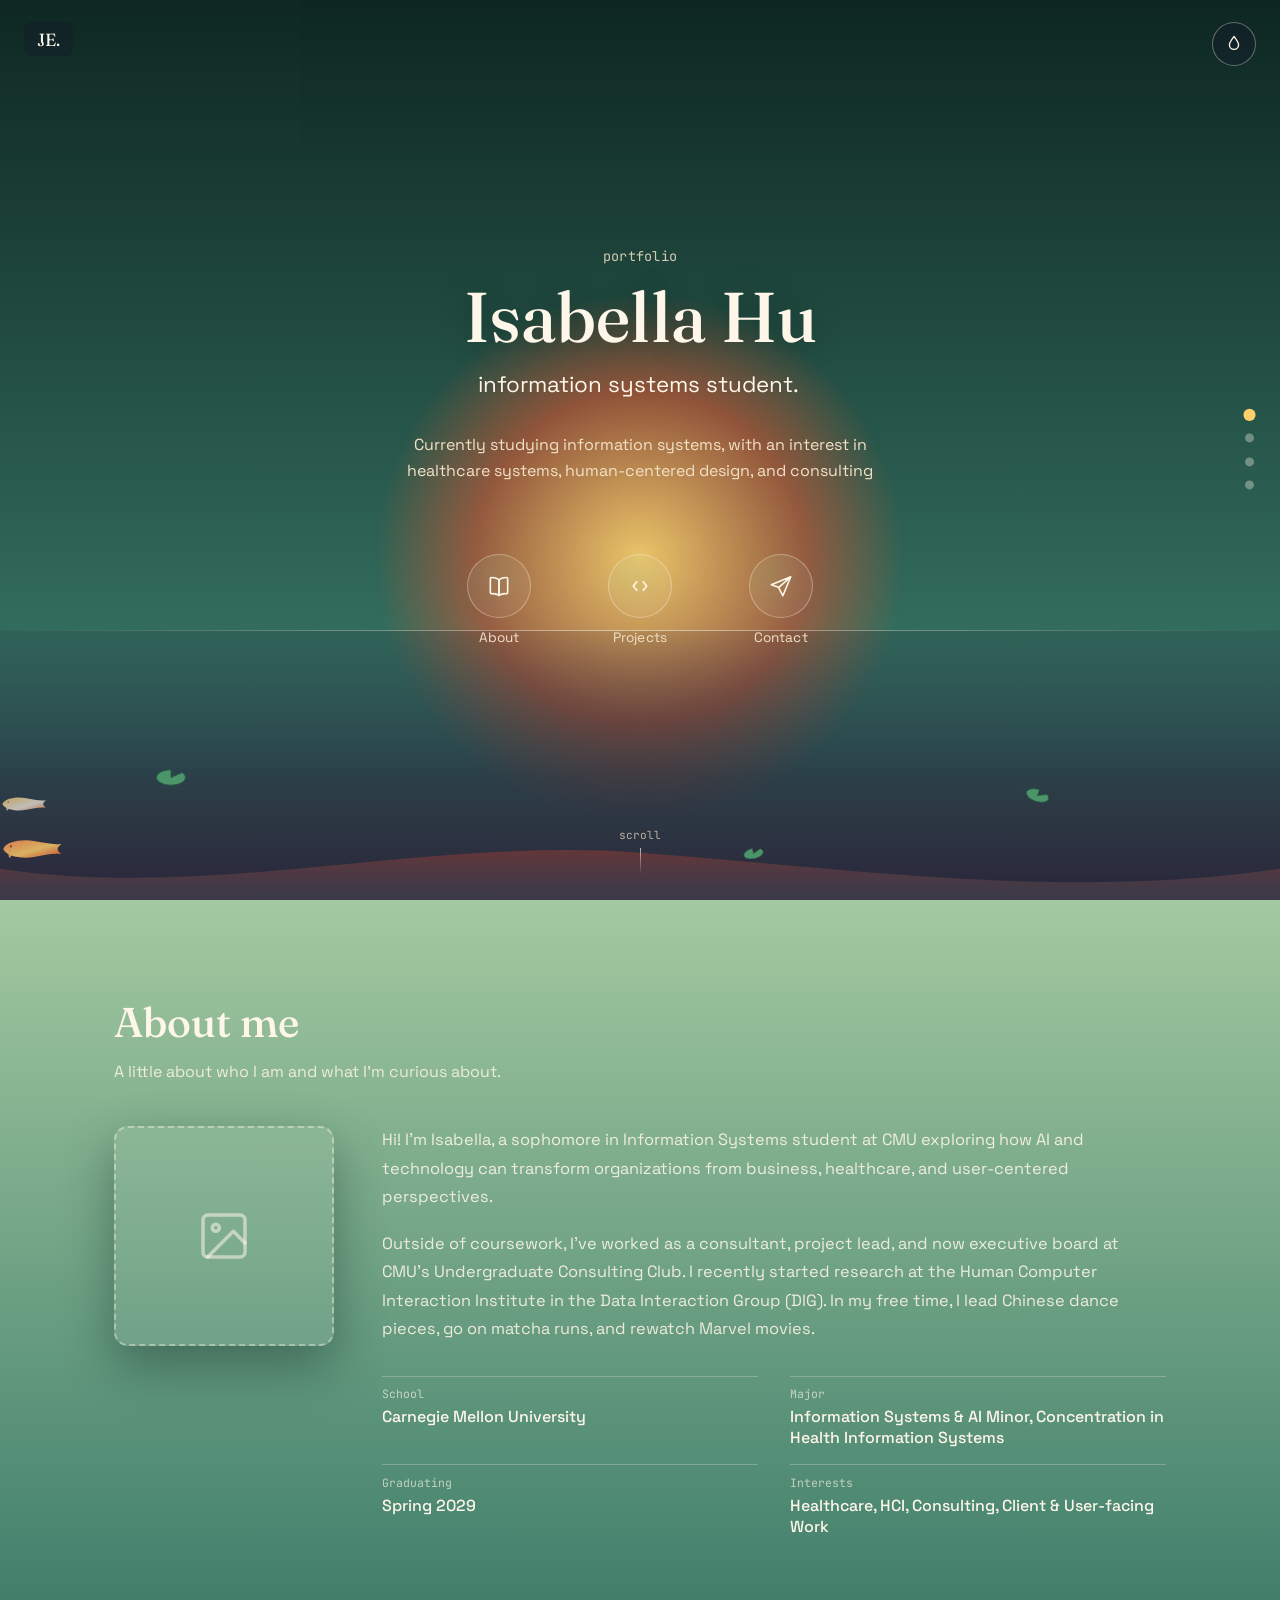
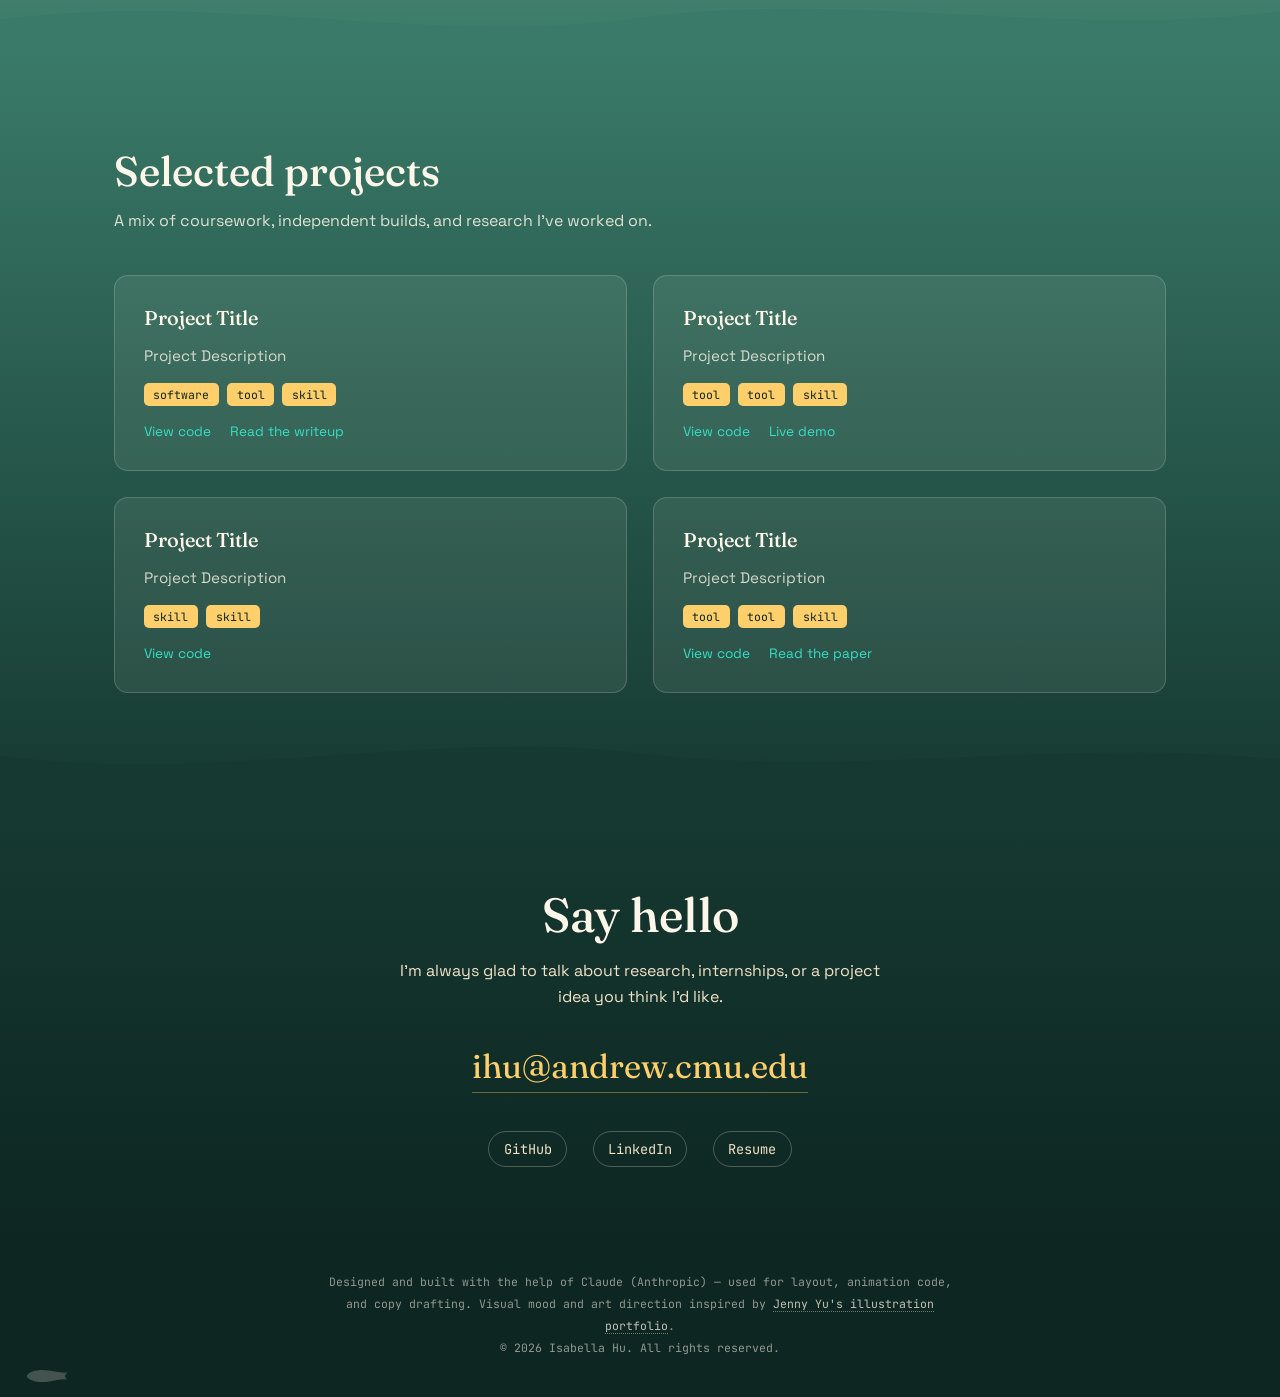
==== index.html @ aa42ec61 "Update index.html Changed background colors, fixed various animations, added rain toggle" ====
<!DOCTYPE html>
<html lang="en">
<head>
<meta charset="UTF-8">
<meta name="viewport" content="width=device-width, initial-scale=1.0">
<title>Jordan Ellis — Portfolio</title>
<meta name="description" content="Portfolio of Jordan Ellis — CS &amp; data science student. Projects, research, and ways to get in touch.">

<!--
  ============================================================
  QUICK EDIT GUIDE — find/replace these markers with your info
  1. Name, title, typing roles ......... search "EDIT: NAME"
  2. About bio + quick facts ........... search "EDIT: ABOUT"
  3. Project cards (4 of them) ......... search "EDIT: PROJECT"
  4. Contact email + social links ...... search "EDIT: CONTACT"
  5. Footer credits line ................ search "EDIT: CREDITS"
  ============================================================
-->

<link rel="preconnect" href="https://fonts.googleapis.com">
<link rel="preconnect" href="https://fonts.gstatic.com" crossorigin>
<link href="https://fonts.googleapis.com/css2?family=Fraunces:ital,opsz,wght@0,9..144,400;0,9..144,500;0,9..144,600;1,9..144,500&family=Space+Grotesk:wght@400;500;600&family=JetBrains+Mono:wght@400;500&display=swap" rel="stylesheet">

<style>
  :root{
    /* ---- palette: rain-lit torii forest into a glowing koi-light city ---- */
    --night:      #0d2621;   /* deepest teal-black, forest night / pond depth */
    --night-2:    #163a32;   /* deep teal forest */
    --plum:       #3a7a68;   /* mid teal, misty canopy / city teal */
    --coral:      #e8542e;   /* torii vermillion */
    --sunset:     #ff8a4d;   /* warm ember-orange glow */
    --gold:       #ffcf6b;   /* diffused gold light */
    --cream:      #fff6ea;   /* warm mist white */
    --cream-dim:  #f2e2c8;
    --ink:        #3a1c12;   /* warm brown ink, for text on gold */
    --teal:       #35e0c4;   /* bright water accent */
    --blush:      #ff9db0;   /* soft pink mist accent, used sparingly */
    --pale-green: #a3c9a0;   /* soft sage, fading into the dark teal */

    --font-display: 'Fraunces', serif;
    --font-body: 'Space Grotesk', sans-serif;
    --font-mono: 'JetBrains Mono', monospace;

    --max-w: 1100px;
    --lily:  #4f9d6e;
    --lily-dark: #275c42;
  }

  *,*::before,*::after{ box-sizing:border-box; }
  html{ scroll-behavior:smooth; }
  body{
    margin:0;
    font-family:var(--font-body);
    color:var(--cream);
    background:var(--night);
    overflow-x:hidden;
  }
  h1,h2,h3{ font-family:var(--font-display); margin:0; font-weight:500; }
  p{ margin:0; }
  a{ color:inherit; text-decoration:none; }
  ul{ list-style:none; margin:0; padding:0; }
  img{ max-width:100%; display:block; }

  /* visually-hidden skip link, revealed on focus */
  .skip-link{
    position:absolute; left:-999px; top:auto;
    background:var(--gold); color:var(--ink); padding:.8rem 1.2rem;
    border-radius:6px; z-index:200; font-weight:600;
  }
  .skip-link:focus{ left:1rem; top:1rem; }

  :focus-visible{
    outline:2px solid var(--teal);
    outline-offset:3px;
    border-radius:2px;
  }

  section{ position:relative; }

  /* ================= HERO ================= */
  .hero{
    min-height:100svh;
    display:flex;
    flex-direction:column;
    align-items:center;
    justify-content:center;
    text-align:center;
    padding:2rem 1.5rem;
    background:linear-gradient(180deg, var(--night) 0%, var(--plum) 38%, var(--coral) 78%, var(--sunset) 100%);
    background-size:100% 220%;
    animation:skyDrift 22s ease-in-out infinite alternate;
    overflow:hidden;
  }
  @keyframes skyDrift{
    0%{ background-position:0% 0%; }
    100%{ background-position:0% 100%; }
  }

  .sun{
    position:absolute;
    width:min(60vw, 520px);
    aspect-ratio:1/1;
    left:50%;
    top:62%;
    transform:translate(-50%,-50%);
    background:radial-gradient(circle, rgba(255,207,107,0.9) 0%, rgba(232,84,46,0.55) 45%, rgba(232,84,46,0) 72%);
    filter:blur(2px);
    animation:sunPulse 9s ease-in-out infinite;
    pointer-events:none;
  }
  @keyframes sunPulse{
    0%,100%{ transform:translate(-50%,-50%) scale(1); opacity:.9; }
    50%{ transform:translate(-50%,-52%) scale(1.06); opacity:1; }
  }

  /* ---- koi pond band along the hero floor ---- */
  .pond{
    position:absolute;
    left:0; right:0; bottom:0;
    height:30%;
    min-height:150px;
    overflow:hidden;
    z-index:1;
    pointer-events:none;
  }
  .pond::before{
    content:"";
    position:absolute; inset:0;
    background:linear-gradient(180deg, rgba(27,16,48,0.1) 0%, rgba(27,16,48,0.55) 55%, rgba(27,16,48,0.78) 100%);
  }
  .pond::after{
    content:"";
    position:absolute; top:0; left:0; right:0; height:1px;
    background:linear-gradient(90deg, transparent, rgba(255,246,234,.55), transparent);
  }
  .ripple{
    position:absolute;
    width:24px; height:7px;
    border:1px solid rgba(255,246,234,.55);
    border-radius:50%;
    opacity:0;
    animation:rippleOut 7s ease-out infinite;
  }
  @keyframes rippleOut{
    0%{ transform:scale(.3); opacity:.65; }
    70%{ opacity:.12; }
    100%{ transform:scale(6.5); opacity:0; }
  }
  .lily{
    position:absolute;
    z-index:2;
    width:34px; height:19px;
    opacity:.92;
    animation:padDrift 7s ease-in-out infinite;
  }
  .lily svg{ width:100%; height:100%; display:block; }
  @keyframes padDrift{
    0%,100%{ transform:translateY(0); }
    50%{ transform:translateY(-2px); }
  }
  .koi{
    position:absolute;
    z-index:1;
    width:64px; height:26px;
    opacity:.82;
    filter:blur(.4px);
  }
  .koi svg{ width:100%; height:100%; display:block; }
  .koi-a{ bottom:14%; animation:swimRight 18s ease-in-out infinite; }
  .koi-b{ bottom:32%; width:48px; height:20px; opacity:.7; animation:swimLeft 23s ease-in-out infinite; }
  @keyframes swimRight{
    0%{ left:-8%; transform:scaleX(-1) translateY(0); }
    23%{ left:34%; transform:scaleX(-1) translateY(-6px); }
    47%{ left:78%; transform:scaleX(-1) translateY(0); }
    50%{ left:78%; transform:scaleX(1) translateY(0); }
    73%{ left:34%; transform:scaleX(1) translateY(-6px); }
    97%{ left:-8%; transform:scaleX(1) translateY(0); }
    100%{ left:-8%; transform:scaleX(-1) translateY(0); }
  }
  @keyframes swimLeft{
    0%{ left:82%; transform:scaleX(1) translateY(0); }
    24%{ left:48%; transform:scaleX(1) translateY(-5px); }
    48%{ left:6%; transform:scaleX(1) translateY(0); }
    50%{ left:6%; transform:scaleX(-1) translateY(0); }
    74%{ left:48%; transform:scaleX(-1) translateY(-5px); }
    98%{ left:82%; transform:scaleX(-1) translateY(0); }
    100%{ left:82%; transform:scaleX(-1) translateY(0); }
  }

  .particle-field{ position:absolute; inset:0; pointer-events:none; }
  .particle{
    position:absolute;
    top:-10%;
    width:1.5px;
    height:46px;
    border-radius:2px;
    background:linear-gradient(180deg, transparent, rgba(255,246,234,.5), rgba(255,246,234,.7));
    opacity:0;
    transform:rotate(11deg);
    animation-name:fall;
    animation-timing-function:linear;
    animation-iteration-count:infinite;
  }
  @keyframes fall{
    0%{ transform:translateY(0) rotate(11deg); opacity:0; }
    8%{ opacity:.65; }
    88%{ opacity:.4; }
    100%{ transform:translateY(120vh) rotate(11deg); opacity:0; }
  }
  body.rain-off .particle{
    animation:none !important;
    opacity:0;
    transition:opacity .5s ease;
  }
  body.rain-off .ripple{
    animation:none !important;
    opacity:0 !important;
    transition:opacity .5s ease;
  }

  .sun{ z-index:0; }
  .hero-content{ position:relative; z-index:2; max-width:760px; }

  .eyebrow-name{
    font-family:var(--font-mono);
    font-size:.85rem;
    letter-spacing:.02em;
    color:var(--cream-dim);
    margin-bottom:.9rem;
    opacity:.85;
  }

  .hero h1{
    font-size:clamp(2.4rem, 6vw, 4.4rem);
    line-height:1.05;
    color:var(--cream);
    text-shadow:0 2px 30px rgba(0,0,0,.25);
  }

  .type-line{
    margin-top:1rem;
    font-family:var(--font-body);
    font-size:clamp(1.05rem, 2.4vw, 1.4rem);
    color:var(--cream);
    min-height:1.8em;
  }
  .type-line .cursor{
    display:inline-block;
    width:2px;
    background:var(--teal);
    margin-left:2px;
    animation:blink 1s step-end infinite;
  }
  @keyframes blink{ 50%{ opacity:0; } }

  .hero-sub{
    margin-top:1.4rem;
    font-size:1rem;
    color:var(--cream-dim);
    max-width:520px;
    margin-left:auto; margin-right:auto;
    line-height:1.6;
  }

  /* ---- floating nav orbs ---- */
  .orbit-nav{
    position:relative;
    z-index:2;
    display:flex;
    gap:clamp(1.5rem, 5vw, 4rem);
    margin-top:clamp(2.5rem, 6vw, 4rem);
    flex-wrap:wrap;
    justify-content:center;
  }
  .orb{
    display:flex;
    flex-direction:column;
    align-items:center;
    gap:.7rem;
    background:none;
    border:none;
    cursor:pointer;
    color:var(--cream);
    font-family:var(--font-body);
    padding:.4rem;
    animation:bob 5s ease-in-out infinite;
  }
  .orb:nth-child(2){ animation-delay:.6s; }
  .orb:nth-child(3){ animation-delay:1.2s; }
  @keyframes bob{
    0%,100%{ transform:translateY(0); }
    50%{ transform:translateY(-10px); }
  }
  .orb-icon{
    position:relative;
    width:64px; height:64px;
    border-radius:50%;
    display:flex; align-items:center; justify-content:center;
    background:radial-gradient(circle at 35% 30%, rgba(159,214,161,0.16), rgba(255,255,255,0.06) 72%);
    border:1px solid rgba(255,246,234,0.35);
    backdrop-filter:blur(6px);
    transition:transform .35s ease, background .35s ease, box-shadow .35s ease, border-color .35s ease;
  }
  .orb-icon::after{
    content:"";
    position:absolute; inset:0;
    border-radius:50%;
    border:1px solid var(--gold);
    opacity:0;
    pointer-events:none;
  }
  .orb:hover .orb-icon::after, .orb:focus-visible .orb-icon::after{
    animation:orbRipple .8s ease-out;
  }
  @keyframes orbRipple{
    0%{ opacity:.55; transform:scale(1); }
    100%{ opacity:0; transform:scale(1.7); }
  }
  .orb-icon svg{ width:26px; height:26px; color:var(--cream); transition:color .35s ease; }
  .orb:hover .orb-icon, .orb:focus-visible .orb-icon{
    transform:translateY(-4px) scale(1.08);
    background:rgba(255,198,92,0.18);
    border-color:var(--gold);
    box-shadow:0 8px 30px rgba(232,84,46,.35);
  }
  .orb:hover .orb-icon svg, .orb:focus-visible .orb-icon svg{ color:var(--gold); }

  .orb-label{
    font-size:.85rem;
    letter-spacing:.01em;
    color:var(--cream-dim);
    transition:color .3s ease;
  }
  .orb:hover .orb-label, .orb:focus-visible .orb-label{ color:var(--gold); }

  .scroll-cue{
    position:absolute;
    bottom:1.6rem; left:50%; transform:translateX(-50%);
    font-family:var(--font-mono);
    font-size:.7rem;
    color:var(--cream-dim);
    opacity:.7;
    z-index:2;
    display:flex; flex-direction:column; align-items:center; gap:.4rem;
  }
  .scroll-cue::after{
    content:"";
    width:1px; height:26px;
    background:linear-gradient(180deg, var(--cream), transparent);
    animation:cueMove 1.8s ease-in-out infinite;
  }
  @keyframes cueMove{
    0%{ opacity:0; transform:translateY(-6px); }
    50%{ opacity:1; }
    100%{ opacity:0; transform:translateY(10px); }
  }

  /* ---- wordmark / top-left home link ---- */
  .wordmark{
    position:fixed;
    top:1.4rem; left:1.5rem;
    z-index:100;
    font-family:var(--font-display);
    font-size:1.1rem;
    color:var(--cream);
    background:rgba(27,16,48,0.25);
    padding:.4rem .8rem;
    border-radius:8px;
    backdrop-filter:blur(4px);
  }
  .wordmark:hover{ color:var(--gold); }

  /* ---- rain toggle, top-right ---- */
  .rain-toggle{
    position:fixed;
    top:1.4rem; right:1.5rem;
    z-index:100;
    width:44px; height:44px;
    display:flex; align-items:center; justify-content:center;
    background:rgba(27,16,48,0.25);
    border:1px solid rgba(255,246,234,0.35);
    border-radius:50%;
    backdrop-filter:blur(4px);
    cursor:pointer;
    color:var(--cream);
    transition:background .3s ease, border-color .3s ease, transform .3s ease;
  }
  .rain-toggle:hover, .rain-toggle:focus-visible{
    border-color:var(--gold);
    transform:translateY(-2px);
  }
  .rain-toggle svg{ width:20px; height:20px; }
  .rain-toggle .rain-off-icon{ display:none; }
  .rain-toggle.is-off .rain-on-icon{ display:none; }
  .rain-toggle.is-off .rain-off-icon{ display:block; }
  .rain-toggle.is-off{ color:var(--cream-dim); opacity:.75; }
  @media (max-width:480px){
    .rain-toggle{ top:1rem; right:1rem; width:38px; height:38px; }
    .rain-toggle svg{ width:17px; height:17px; }
  }

  /* ---- soft paper-grain overlay for a painterly, gouache-like texture ---- */
  .grain-overlay{
    position:fixed;
    inset:0;
    z-index:99;
    pointer-events:none;
    opacity:.05;
    mix-blend-mode:overlay;
  }
  @media (prefers-reduced-motion: reduce){
    .grain-overlay{ opacity:.03; }
  }

  /* ---- side nav dots ---- */
  .side-nav{
    position:fixed;
    right:1.6rem; top:50%; transform:translateY(-50%);
    z-index:100;
    display:flex; flex-direction:column; gap:.9rem;
  }
  .side-nav a{
    width:9px; height:9px;
    border-radius:50%;
    background:rgba(255,246,234,0.35);
    display:block;
    transition:background .3s ease, transform .3s ease;
  }
  .side-nav a[aria-current="true"]{
    background:var(--gold);
    transform:scale(1.35);
  }
  @media (max-width:820px){ .side-nav{ display:none; } }

  /* ---- wave dividers between sections (reflection line motif) ---- */
  .wave-divider{
    position:absolute;
    top:0; left:0; width:100%;
    height:clamp(36px, 6vw, 64px);
    transform:translateY(-99%);
    line-height:0;
    pointer-events:none;
  }
  .wave-divider svg{ width:100%; height:100%; display:block; }

  /* ================= SHARED SECTION STYLES ================= */
  .section-inner{
    max-width:var(--max-w);
    margin:0 auto;
    padding:6rem 1.5rem;
  }
  .section-head{
    margin-bottom:2.6rem;
  }
  .section-head h2{
    font-size:clamp(1.9rem, 4vw, 2.6rem);
  }
  .section-head p{
    margin-top:.7rem;
    color:var(--cream-dim);
    max-width:60ch;
    line-height:1.6;
  }

  /* ================= ABOUT ================= */
  .about{
    background:linear-gradient(180deg, var(--pale-green) 0%, var(--plum) 100%);
    color:var(--cream);
  }
  .about .section-head p{ color:rgba(255,246,234,.85); }
  .about-grid{
    display:grid;
    grid-template-columns:220px 1fr;
    gap:3rem;
    align-items:start;
  }
  .about-portrait{
    width:220px; height:220px;
    flex-shrink:0;
    border-radius:14px;
    background:rgba(255,246,234,0.08);
    border:2px dashed rgba(255,246,234,0.4);
    display:flex; align-items:center; justify-content:center;
    color:rgba(255,246,234,0.55);
    box-shadow:0 20px 50px rgba(13,38,33,.4);
  }
  .about-portrait svg{ width:56px; height:56px; }
  .about-body p{
    line-height:1.75;
    color:rgba(255,246,234,.88);
    font-size:1.02rem;
  }
  .about-body p + p{ margin-top:1.1rem; }
  .quick-facts{
    margin-top:2rem;
    display:grid;
    grid-template-columns:repeat(2,1fr);
    gap:1rem 2rem;
  }
  .quick-facts div{
    border-top:1px solid rgba(255,246,234,.25);
    padding-top:.6rem;
  }
  .quick-facts dt{
    font-family:var(--font-mono);
    font-size:.72rem;
    color:rgba(255,246,234,.65);
    margin-bottom:.3rem;
  }
  .quick-facts dd{
    margin:0;
    font-weight:500;
    color:var(--cream);
  }

  /* ================= PROJECTS ================= */
  .projects{
    background:linear-gradient(180deg, var(--plum) 0%, var(--night-2) 100%);
  }
  .projects .section-head p{ color:rgba(255,246,234,.85); }
  .project-grid{
    display:grid;
    grid-template-columns:repeat(2, minmax(0,1fr));
    gap:1.6rem;
  }
  .project-card{
    background:rgba(255,246,234,0.08);
    border:1px solid rgba(255,246,234,0.18);
    border-radius:14px;
    padding:1.8rem;
    display:flex;
    flex-direction:column;
    gap:.9rem;
    transition:transform .3s ease, background .3s ease, border-color .3s ease;
  }
  .project-card:hover, .project-card:focus-within{
    transform:translateY(-5px);
    background:rgba(255,246,234,0.14);
    border-color:var(--gold);
  }
  .project-card h3{ font-size:1.25rem; color:var(--cream); }
  .project-card p{ color:rgba(255,246,234,.8); line-height:1.6; font-size:.95rem; }
  .tag-row{ display:flex; flex-wrap:wrap; gap:.5rem; }
  .tag{
    font-family:var(--font-mono);
    font-size:.72rem;
    color:var(--night);
    background:var(--gold);
    padding:.25rem .6rem;
    border-radius:5px;
  }
  .project-links{ display:flex; gap:1.2rem; margin-top:.2rem; }
  .project-links a{
    font-size:.85rem;
    color:var(--teal);
    border-bottom:1px solid transparent;
    transition:border-color .25s ease;
  }
  .project-links a:hover{ border-color:var(--teal); }

  /* ================= CONTACT ================= */
  .contact{
    background:linear-gradient(180deg, var(--night-2) 0%, var(--night) 100%);
    text-align:center;
  }
  .contact .section-inner{ padding-bottom:4.5rem; }
  .contact h2{ font-size:clamp(2rem, 5vw, 3rem); }
  .contact-sub{
    margin-top:.9rem;
    color:var(--cream-dim);
    max-width:50ch;
    margin-left:auto; margin-right:auto;
    line-height:1.6;
  }
  .contact-email{
    display:inline-block;
    margin-top:2.2rem;
    font-family:var(--font-display);
    font-size:clamp(1.4rem, 4vw, 2.1rem);
    color:var(--gold);
    border-bottom:1px solid rgba(255,198,92,.4);
    padding-bottom:.3rem;
    transition:color .3s ease, border-color .3s ease;
  }
  .contact-email:hover{ color:var(--cream); border-color:var(--cream); }

  .social-row{
    margin-top:2.4rem;
    display:flex; gap:1.6rem; justify-content:center; flex-wrap:wrap;
  }
  .social-row a{
    font-family:var(--font-mono);
    font-size:.85rem;
    color:var(--cream-dim);
    padding:.5rem .9rem;
    border:1px solid rgba(255,246,234,.25);
    border-radius:20px;
    transition:color .3s ease, border-color .3s ease, background .3s ease;
  }
  .social-row a:hover{
    color:var(--night);
    background:var(--teal);
    border-color:var(--teal);
  }

  /* ================= FOOTER / CREDITS ================= */
  footer{
    position:relative;
    background:var(--night);
    padding:2rem 1.5rem 2.4rem;
    text-align:center;
    overflow:hidden;
  }
  .footer-koi{
    position:absolute;
    bottom:12px;
    width:46px; height:18px;
    opacity:.22;
    animation:footerSwim 30s ease-in-out infinite;
  }
  .footer-koi svg{ width:100%; height:100%; display:block; }
  @keyframes footerSwim{
    0%{ left:8%; transform:scaleX(-1); }
    48%{ left:70%; transform:scaleX(-1); }
    50%{ left:70%; transform:scaleX(1); }
    98%{ left:8%; transform:scaleX(1); }
    100%{ left:8%; transform:scaleX(-1); }
  }
  footer .credits{
    max-width:640px;
    margin:0 auto;
    font-family:var(--font-mono);
    font-size:.72rem;
    line-height:1.9;
    color:rgba(255,246,234,.55);
  }
  footer .credits a{ color:rgba(255,246,234,.75); border-bottom:1px dotted rgba(255,246,234,.4); }
  footer .credits a:hover{ color:var(--gold); border-color:var(--gold); }

  /* ================= RESPONSIVE ================= */
  @media (max-width:820px){
    .about-grid{ grid-template-columns:1fr; }
    .about-portrait{ margin:0 auto; }
    .project-grid{ grid-template-columns:1fr; }
    .quick-facts{ grid-template-columns:1fr; }
  }
  @media (max-width:480px){
    .orbit-nav{ gap:1.4rem; }
    .orb-icon{ width:56px; height:56px; }
    .section-inner{ padding:4.5rem 1.2rem; }
  }

  /* ---------- reduce motion ---------- */
  @media (prefers-reduced-motion: reduce){
    html{ scroll-behavior:auto; }
    .hero{ animation:none; }
    .sun{ animation:none; }
    .particle{ animation:none; display:none; }
    .orb{ animation:none; }
    .type-line .cursor{ animation:none; }
    .scroll-cue::after{ animation:none; }
    .ripple{ animation:none; display:none; }
    .lily{ animation:none; }
    .koi-a{ animation:none; left:15%; }
    .koi-b{ animation:none; left:60%; }
    .footer-koi{ animation:none; left:12%; }
    *{ transition-duration:.01ms !important; }
  }
</style>
</head>
<body>

<a class="skip-link" href="#main">Skip to main content</a>

<svg class="grain-overlay" aria-hidden="true" xmlns="http://www.w3.org/2000/svg">
  <filter id="paperGrain">
    <feTurbulence type="fractalNoise" baseFrequency="0.85" numOctaves="2" stitchTiles="stitch" result="noise"/>
    <feColorMatrix in="noise" type="matrix" values="0 0 0 0 1  0 0 0 0 1  0 0 0 0 1  0 0 0 0.6 0"/>
  </filter>
  <rect width="100%" height="100%" filter="url(#paperGrain)"/>
</svg>

<a class="wordmark" href="#hero" aria-label="Back to top">JE.</a>

<button type="button" class="rain-toggle" id="rainToggle" aria-pressed="true" aria-label="Turn off rain animation">
  <svg class="rain-on-icon" viewBox="0 0 24 24" fill="none" stroke="currentColor" stroke-width="1.6" stroke-linecap="round" stroke-linejoin="round" aria-hidden="true">
    <path d="M12 3c3 4 5.5 7.2 5.5 10a5.5 5.5 0 0 1-11 0C6.5 10.2 9 7 12 3z"/>
  </svg>
  <svg class="rain-off-icon" viewBox="0 0 24 24" fill="none" stroke="currentColor" stroke-width="1.6" stroke-linecap="round" stroke-linejoin="round" aria-hidden="true">
    <path d="M12 3c3 4 5.5 7.2 5.5 10a5.5 5.5 0 0 1-11 0C6.5 10.2 9 7 12 3z"/>
    <line x1="4" y1="4" x2="20" y2="20"/>
  </svg>
</button>

<nav class="side-nav" aria-label="Section navigation">
  <a href="#hero" aria-label="Home" aria-current="true"></a>
  <a href="#about" aria-label="About"></a>
  <a href="#projects" aria-label="Projects"></a>
  <a href="#contact" aria-label="Contact"></a>
</nav>

<main id="main">

  <!-- ================= HERO ================= -->
  <section class="hero" id="hero">
    <div class="sun" aria-hidden="true"></div>
    <div class="particle-field" id="particleField" aria-hidden="true"></div>

    <!-- koi pond: a quiet nod to the reflective, dream-world quality of jennyyu.squarespace.com -->
    <div class="pond" aria-hidden="true">
      <div class="ripple" style="left:22%; bottom:38%; animation-delay:0s;"></div>
      <div class="ripple" style="left:64%; bottom:20%; animation-delay:3.4s;"></div>

      <div class="lily" style="left:12%; bottom:42%; animation-delay:.4s;">
        <svg viewBox="0 0 40 22" xmlns="http://www.w3.org/2000/svg">
          <path d="M20 2 L20 11 L33 5.2 A17 9 0 1 1 20 2 Z" fill="var(--lily)" stroke="var(--lily-dark)" stroke-width="1.1" stroke-linejoin="round"/>
        </svg>
      </div>
      <div class="lily" style="left:58%; bottom:15%; width:23px; height:13px; animation-delay:1.8s;">
        <svg viewBox="0 0 40 22" xmlns="http://www.w3.org/2000/svg" style="transform:rotate(-12deg);">
          <path d="M20 2 L20 11 L33 5.2 A17 9 0 1 1 20 2 Z" fill="var(--lily)" stroke="var(--lily-dark)" stroke-width="1.1" stroke-linejoin="round"/>
        </svg>
      </div>
      <div class="lily" style="left:80%; bottom:36%; width:27px; height:15px; animation-delay:.9s;">
        <svg viewBox="0 0 40 22" xmlns="http://www.w3.org/2000/svg" style="transform:rotate(18deg);">
          <path d="M20 2 L20 11 L33 5.2 A17 9 0 1 1 20 2 Z" fill="var(--lily)" stroke="var(--lily-dark)" stroke-width="1.1" stroke-linejoin="round"/>
        </svg>
      </div>

      <div class="koi koi-a">
        <svg viewBox="0 0 100 40" xmlns="http://www.w3.org/2000/svg">
          <defs>
            <linearGradient id="koiGradA" x1="0" y1="0" x2="1" y2="1">
              <stop offset="0%" stop-color="#ff8a4d"/>
              <stop offset="55%" stop-color="#ffcf6b"/>
              <stop offset="100%" stop-color="#e8542e"/>
            </linearGradient>
          </defs>
          <path d="M5 20 C10 8, 35 4, 55 8 C70 10, 82 14, 96 12 C88 18, 88 22, 96 28 C82 26, 70 30, 55 32 C35 36, 10 32, 5 20 Z" fill="url(#koiGradA)"/>
          <path d="M16 22 C13 27, 12 31, 15 34 C19 31, 21 26, 20 22 Z" fill="url(#koiGradA)" opacity=".85"/>
          <circle cx="17" cy="16" r="1.7" fill="#241333" opacity=".65"/>
        </svg>
      </div>

      <div class="koi koi-b">
        <svg viewBox="0 0 100 40" xmlns="http://www.w3.org/2000/svg">
          <defs>
            <linearGradient id="koiGradB" x1="0" y1="0" x2="1" y2="1">
              <stop offset="0%" stop-color="#ffcf6b"/>
              <stop offset="60%" stop-color="#fff6ea"/>
              <stop offset="100%" stop-color="#ff8a4d"/>
            </linearGradient>
          </defs>
          <path d="M5 20 C10 8, 35 4, 55 8 C70 10, 82 14, 96 12 C88 18, 88 22, 96 28 C82 26, 70 30, 55 32 C35 36, 10 32, 5 20 Z" fill="url(#koiGradB)"/>
          <path d="M16 22 C13 27, 12 31, 15 34 C19 31, 21 26, 20 22 Z" fill="url(#koiGradB)" opacity=".85"/>
          <circle cx="17" cy="16" r="1.7" fill="#241333" opacity=".55"/>
        </svg>
      </div>
    </div>

    <div class="hero-content">
      <!-- EDIT: NAME — swap the name below -->
      <p class="eyebrow-name">portfolio</p>
      <h1>Isabella Hu</h1>
      <p class="type-line" id="typeLine" aria-live="polite"><span id="typeText"></span><span class="cursor" id="cursor"></span></p>
      <p class="hero-sub">
        <!-- EDIT: NAME — one-line intro -->
        Currently studying information systems, with an interest in healthcare systems,
       human-centered design, and consulting
      </p>
    </div>

    <nav class="orbit-nav" aria-label="Quick navigation">
      <a class="orb" href="#about">
        <span class="orb-icon" aria-hidden="true">
          <svg viewBox="0 0 24 24" fill="none" stroke="currentColor" stroke-width="1.5" stroke-linecap="round" stroke-linejoin="round">
            <path d="M12 6.2c-1.9-1.4-4.4-2.1-6.8-2.1-.7 0-1.2.6-1.2 1.3v12.4c0 .8.7 1.4 1.5 1.3 2.2-.3 4.6.3 6.5 1.6V6.2z"/>
            <path d="M12 6.2c1.9-1.4 4.4-2.1 6.8-2.1.7 0 1.2.6 1.2 1.3v12.4c0 .8-.7 1.4-1.5 1.3-2.2-.3-4.6.3-6.5 1.6V6.2z"/>
          </svg>
        </span>
        <span class="orb-label">About</span>
      </a>
      <a class="orb" href="#projects">
        <span class="orb-icon" aria-hidden="true">
          <svg viewBox="0 0 24 24" fill="none" stroke="currentColor" stroke-width="1.5" stroke-linecap="round" stroke-linejoin="round">
            <path d="M9 8l-3.2 4L9 16M15 8l3.2 4L15 16"/>
          </svg>
        </span>
        <span class="orb-label">Projects</span>
      </a>
      <a class="orb" href="#contact">
        <span class="orb-icon" aria-hidden="true">
          <svg viewBox="0 0 24 24" fill="none" stroke="currentColor" stroke-width="1.5" stroke-linecap="round" stroke-linejoin="round">
            <path d="M21 3.5L3 10.8l6.7 2.4M21 3.5L13.7 21l-4-7.8M21 3.5l-11.3 9.9"/>
          </svg>
        </span>
        <span class="orb-label">Contact</span>
      </a>
    </nav>

    <span class="scroll-cue">scroll</span>
  </section>

  <!-- ================= ABOUT ================= -->
  <section class="about" id="about">
    <div class="wave-divider" aria-hidden="true">
      <svg viewBox="0 0 1440 60" preserveAspectRatio="none">
        <defs>
          <linearGradient id="waveHeroAbout" x1="0" y1="0" x2="0" y2="1">
            <stop offset="0%" stop-color="var(--sunset)"/>
            <stop offset="100%" stop-color="var(--pale-green)"/>
          </linearGradient>
        </defs>
        <path d="M0,30 C240,60 480,0 720,15 C960,30 1200,60 1440,30 L1440,60 L0,60 Z" fill="url(#waveHeroAbout)"/>
      </svg>
    </div>
    <div class="section-inner">
      <div class="section-head">
        <h2>About me</h2>
        <p>A little about who I am and what I'm curious about.</p>
      </div>

      <div class="about-grid">
        <!-- EDIT: ABOUT — replace this square placeholder with a real photo -->
        <div class="about-portrait" aria-hidden="true">
          <svg viewBox="0 0 24 24" fill="none" stroke="currentColor" stroke-width="1.5" stroke-linecap="round" stroke-linejoin="round">
            <rect x="3" y="3" width="18" height="18" rx="2"/>
            <circle cx="8.5" cy="8.5" r="1.5"/>
            <path d="M21 15l-5-5L5 21"/>
          </svg>
        </div>

        <div class="about-body">
          <!-- EDIT: ABOUT — replace with your real bio -->
          <p>
            Hi! I'm Isabella, a sophomore in Information Systems student at CMU  exploring how AI and technology can transform organizations from business, healthcare, and user-centered perspectives.
          </p>
          <p>
            Outside of coursework, I've worked as a consultant, project lead, and now executive board at CMU's Undergraduate Consulting Club. I recently started research at the Human Computer Interaction Institute in the Data Interaction Group (DIG). In my free time, I lead Chinese dance pieces, go on matcha runs, and rewatch Marvel movies.
          </p>

          <dl class="quick-facts">
            <div>
              <dt>School</dt>
              <dd>Carnegie Mellon University</dd>
            </div>
            <div>
              <dt>Major</dt>
              <dd>Information Systems &amp; AI Minor, Concentration in Health Information Systems</dd>
            </div>
            <div>
              <dt>Graduating</dt>
              <dd>Spring 2029</dd>
            </div>
            <div>
              <dt>Interests</dt>
              <dd>Healthcare, HCI, Consulting, Client &amp; User-facing Work</dd>
            </div>
          </dl>
        </div>
      </div>
    </div>
  </section>

  <!-- ================= PROJECTS ================= -->
  <section class="projects" id="projects">
    <div class="wave-divider" aria-hidden="true">
      <svg viewBox="0 0 1440 60" preserveAspectRatio="none">
        <path d="M0,32 C240,4 480,58 720,30 C960,4 1200,50 1440,24 L1440,60 L0,60 Z" fill="var(--plum)"/>
      </svg>
    </div>
    <div class="section-inner">
      <div class="section-head">
        <h2>Selected projects</h2>
        <p>A mix of coursework, independent builds, and research I've worked on.</p>
      </div>

      <div class="project-grid">
        <!-- EDIT: PROJECT 1 -->
        <article class="project-card">
          <h3>Project Title</h3>
          <p>Project Description</p>
          <div class="tag-row">
            <span class="tag">software</span>
            <span class="tag">tool</span>
            <span class="tag">skill</span>
          </div>
          <div class="project-links">
            <a href="#">View code</a>
            <a href="#">Read the writeup</a>
          </div>
        </article>

        <!-- EDIT: PROJECT 2 -->
        <article class="project-card">
          <h3>Project Title</h3>
          <p>Project Description</p>
          <div class="tag-row">
            <span class="tag">tool</span>
            <span class="tag">tool</span>
            <span class="tag">skill</span>
          </div>
          <div class="project-links">
            <a href="#">View code</a>
            <a href="#">Live demo</a>
          </div>
        </article>

        <!-- EDIT: PROJECT 3 -->
        <article class="project-card">
          <h3>Project Title</h3>
          <p>Project Description</p>
          <div class="tag-row">
            <span class="tag">skill</span>
            <span class="tag">skill</span>
          </div>
          <div class="project-links">
            <a href="#">View code</a>
          </div>
        </article>

        <!-- EDIT: PROJECT 4 -->
        <article class="project-card">
          <h3>Project Title</h3>
          <p>Project Description</p>
          <div class="tag-row">
            <span class="tag">tool</span>
            <span class="tag">tool</span>
            <span class="tag">skill</span>
          </div>
          <div class="project-links">
            <a href="#">View code</a>
            <a href="#">Read the paper</a>
          </div>
        </article>
      </div>
    </div>
  </section>

  <!-- ================= CONTACT ================= -->
  <section class="contact" id="contact">
    <div class="wave-divider" aria-hidden="true">
      <svg viewBox="0 0 1440 60" preserveAspectRatio="none">
        <path d="M0,28 C240,56 480,2 720,26 C960,50 1200,10 1440,32 L1440,60 L0,60 Z" fill="var(--night-2)"/>
      </svg>
    </div>
    <div class="section-inner">
      <h2>Say hello</h2>
      <p class="contact-sub">
        I'm always glad to talk about research, internships, or a project idea you think I'd like.
      </p>

      <!-- EDIT: CONTACT — your real email -->
      <a class="contact-email" href="mailto:jordan.ellis@example.edu">ihu@andrew.cmu.edu</a>

      <div class="social-row">
        <!-- EDIT: CONTACT — your real links -->
        <a href="#" target="_blank" rel="noopener">GitHub</a>
        <a href="#" target="_blank" rel="noopener">LinkedIn</a>
        <a href="#" target="_blank" rel="noopener">Resume</a>
      </div>
    </div>
  </section>

</main>

<footer>
  <div class="footer-koi" aria-hidden="true">
    <svg viewBox="0 0 100 40" xmlns="http://www.w3.org/2000/svg">
      <path d="M5 20 C10 8, 35 4, 55 8 C70 10, 82 14, 96 12 C88 18, 88 22, 96 28 C82 26, 70 30, 55 32 C35 36, 10 32, 5 20 Z" fill="var(--cream)"/>
    </svg>
  </div>
  <!-- EDIT: CREDITS — keep or adapt this disclosure -->
  <p class="credits">
    Designed and built with the help of Claude (Anthropic) — used for layout, animation code, and copy drafting.
    Visual mood and art direction inspired by <a href="https://jennyyu.squarespace.com" target="_blank" rel="noopener">Jenny Yu's illustration portfolio</a>.
    <br>© 2026 Isabella Hu. All rights reserved.
  </p>
</footer>

<script>
(function(){
  "use strict";

  var reduceMotion = window.matchMedia('(prefers-reduced-motion: reduce)').matches;

  /* ---------- typing / retyping animation ---------- */
  var roles = [
    "information systems student.",
    "consultant.",
    "researcher.",
    "leader."
  ];
  var typeEl = document.getElementById('typeText');

  if (reduceMotion) {
    typeEl.textContent = roles[0];
  } else {
    var roleIndex = 0, charIndex = 0, deleting = false;

    function tick(){
      var current = roles[roleIndex];
      if (!deleting) {
        charIndex++;
        typeEl.textContent = current.slice(0, charIndex);
        if (charIndex === current.length) {
          deleting = true;
          setTimeout(tick, 1600);
          return;
        }
        setTimeout(tick, 55);
      } else {
        charIndex--;
        typeEl.textContent = current.slice(0, charIndex);
        if (charIndex === 0) {
          deleting = false;
          roleIndex = (roleIndex + 1) % roles.length;
          setTimeout(tick, 300);
          return;
        }
        setTimeout(tick, 30);
      }
    }
    tick();
  }

  /* ---------- ambient rain in the hero ---------- */
  if (!reduceMotion) {
    var field = document.getElementById('particleField');
    var count = window.innerWidth < 600 ? 22 : 42;
    for (var i = 0; i < count; i++) {
      var p = document.createElement('span');
      p.className = 'particle';
      var len = (Math.random() * 26 + 30).toFixed(0);
      p.style.height = len + 'px';
      p.style.left = (Math.random() * 100) + '%';
      p.style.animationDuration = (1.1 + Math.random() * 1) + 's';
      p.style.animationDelay = (Math.random() * 2.4) + 's';
      field.appendChild(p);
    }
  }

  /* ---------- internal anchor navigation (JS-driven, bypasses native href jump) ---------- */
  function scrollToSection(id, moveFocus){
    var target = document.getElementById(id);
    if (!target) return;
    target.scrollIntoView({ behavior: reduceMotion ? 'auto' : 'smooth', block: 'start' });
    if (moveFocus) {
      var hadTabindex = target.hasAttribute('tabindex');
      if (!hadTabindex) target.setAttribute('tabindex', '-1');
      target.focus({ preventScroll: true });
      if (!hadTabindex) {
        target.addEventListener('blur', function onBlur(){
          target.removeAttribute('tabindex');
          target.removeEventListener('blur', onBlur);
        });
      }
    }
  }

  var internalLinkSelectors = ['.skip-link', '.wordmark', '.side-nav a', '.orb'];
  internalLinkSelectors.forEach(function(selector){
    document.querySelectorAll(selector).forEach(function(el){
      var href = el.getAttribute('href') || '';
      if (href.charAt(0) !== '#' || href.length < 2) return;
      var id = href.slice(1);
      el.addEventListener('click', function(e){
        e.preventDefault();
        scrollToSection(id, selector === '.skip-link');
      });
    });
  });

  /* ---------- scroll-spy for the side nav dots ---------- */
  var navLinks = document.querySelectorAll('.side-nav a');
  var sections = ['hero','about','projects','contact'].map(function(id){
    return document.getElementById(id);
  });

  function updateActive(){
    var scrollPos = window.scrollY + window.innerHeight / 2;
    var activeIndex = 0;
    sections.forEach(function(sec, i){
      if (sec.offsetTop <= scrollPos) activeIndex = i;
    });
    navLinks.forEach(function(link, i){
      if (i === activeIndex) link.setAttribute('aria-current','true');
      else link.removeAttribute('aria-current');
    });
  }
  document.addEventListener('scroll', updateActive, { passive:true });
  updateActive();

  /* ---------- rain toggle ---------- */
  var rainToggle = document.getElementById('rainToggle');
  if (rainToggle) {
    rainToggle.addEventListener('click', function(){
      var isOff = document.body.classList.toggle('rain-off');
      rainToggle.classList.toggle('is-off', isOff);
      rainToggle.setAttribute('aria-pressed', String(!isOff));
      rainToggle.setAttribute('aria-label', isOff ? 'Turn on rain animation' : 'Turn off rain animation');
    });
  }

})();
</script>

</body>
</html>
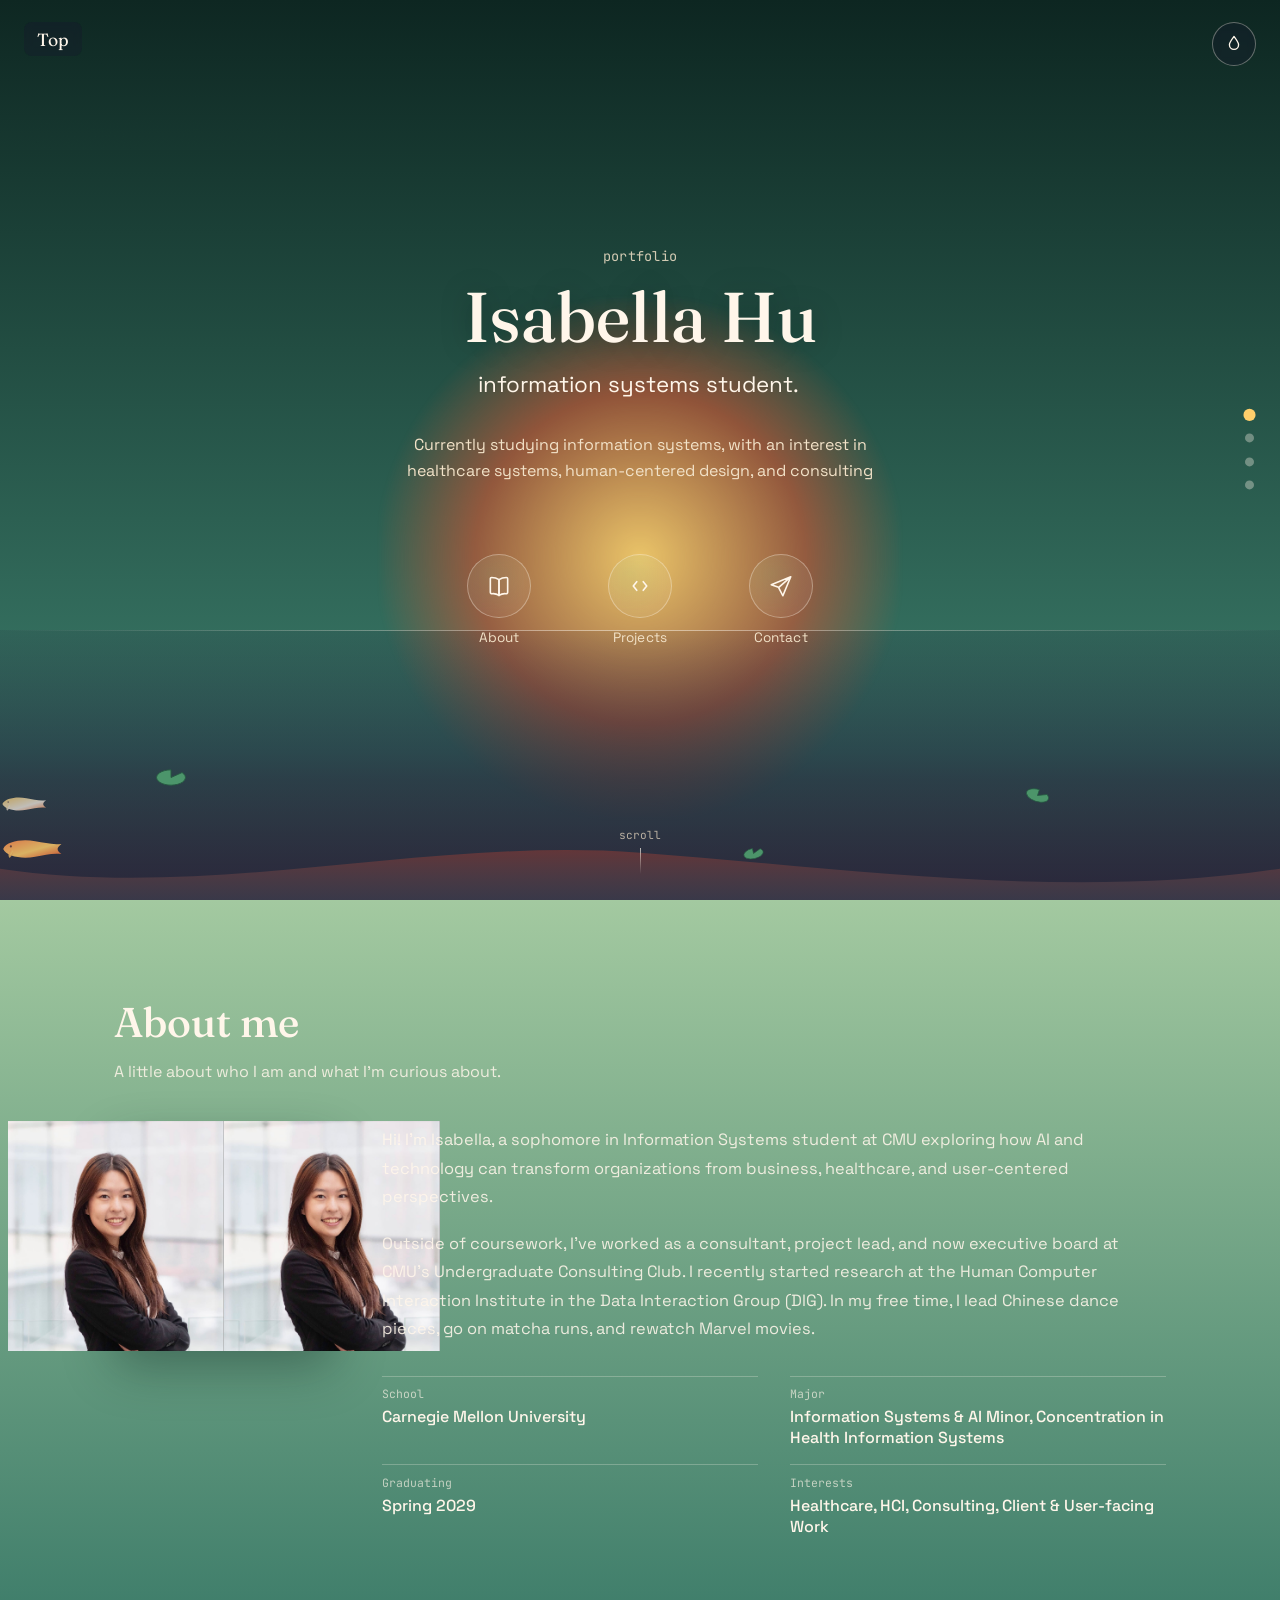
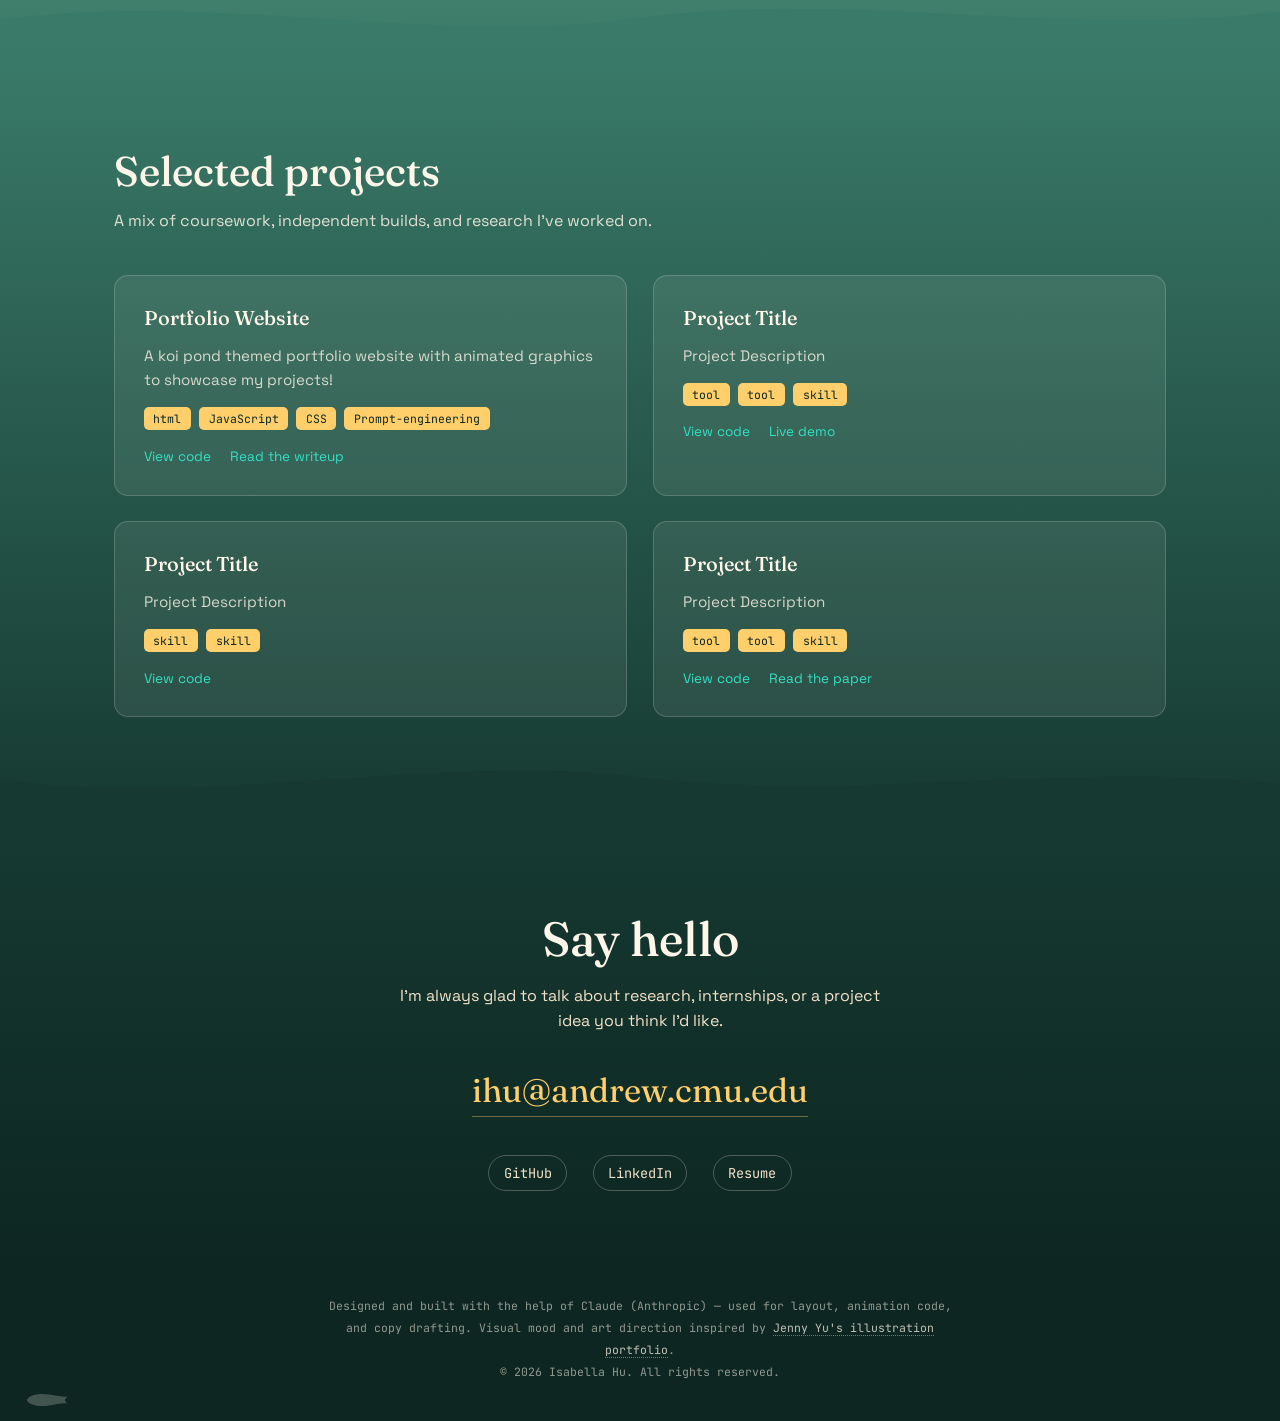
==== commit 8c04ec9b: "Added contact links, headshot, fixed back to top label, added portfolio website as project" ====
--- a/index.html
+++ b/index.html
@@ -3,8 +3,8 @@
 <head>
 <meta charset="UTF-8">
 <meta name="viewport" content="width=device-width, initial-scale=1.0">
-<title>Jordan Ellis — Portfolio</title>
-<meta name="description" content="Portfolio of Jordan Ellis — CS &amp; data science student. Projects, research, and ways to get in touch.">
+<title>Isabella Hu — Portfolio</title>
+<meta name="description" content="Portfolio of Isabella Hu — IS &amp; AI student. Projects, research, and ways to get in touch.">
 
 <!--
   ============================================================
@@ -680,7 +680,7 @@
   <rect width="100%" height="100%" filter="url(#paperGrain)"/>
 </svg>
 
-<a class="wordmark" href="#hero" aria-label="Back to top">JE.</a>
+<a class="wordmark" href="#hero" aria-label="Back to top">Top</a>
 
 <button type="button" class="rain-toggle" id="rainToggle" aria-pressed="true" aria-label="Turn off rain animation">
   <svg class="rain-on-icon" viewBox="0 0 24 24" fill="none" stroke="currentColor" stroke-width="1.6" stroke-linecap="round" stroke-linejoin="round" aria-hidden="true">
@@ -823,10 +823,9 @@
       <div class="about-grid">
         <!-- EDIT: ABOUT — replace this square placeholder with a real photo -->
         <div class="about-portrait" aria-hidden="true">
+          <img src="headshot.png" alt="Headshot">
           <svg viewBox="0 0 24 24" fill="none" stroke="currentColor" stroke-width="1.5" stroke-linecap="round" stroke-linejoin="round">
-            <rect x="3" y="3" width="18" height="18" rx="2"/>
-            <circle cx="8.5" cy="8.5" r="1.5"/>
-            <path d="M21 15l-5-5L5 21"/>
+            <img src="headshot.png" alt="Headshot">
           </svg>
         </div>
 
@@ -878,12 +877,13 @@
       <div class="project-grid">
         <!-- EDIT: PROJECT 1 -->
         <article class="project-card">
-          <h3>Project Title</h3>
-          <p>Project Description</p>
+          <h3>Portfolio Website</h3>
+          <p>A koi pond themed portfolio website with animated graphics to showcase my projects!</p>
           <div class="tag-row">
-            <span class="tag">software</span>
-            <span class="tag">tool</span>
-            <span class="tag">skill</span>
+            <span class="tag">html</span>
+            <span class="tag">JavaScript</span>
+            <span class="tag">CSS</span>
+            <span class="tag">Prompt-engineering</span>
           </div>
           <div class="project-links">
             <a href="#">View code</a>
@@ -955,9 +955,9 @@
 
       <div class="social-row">
         <!-- EDIT: CONTACT — your real links -->
-        <a href="#" target="_blank" rel="noopener">GitHub</a>
-        <a href="#" target="_blank" rel="noopener">LinkedIn</a>
-        <a href="#" target="_blank" rel="noopener">Resume</a>
+        <a href="https://github.com/izzyh-gif" target="_blank" rel="noopener">GitHub</a>
+        <a href="https://www.linkedin.com/in/isabella-hu-586987326/" target="_blank" rel="noopener">LinkedIn</a>
+        <a href="https://drive.google.com/file/d/1K69jDah40pr4uUSK2jyYAL5tfJ3wzvoS/view?usp=sharing" target="_blank" rel="noopener">Resume</a>
       </div>
     </div>
   </section>
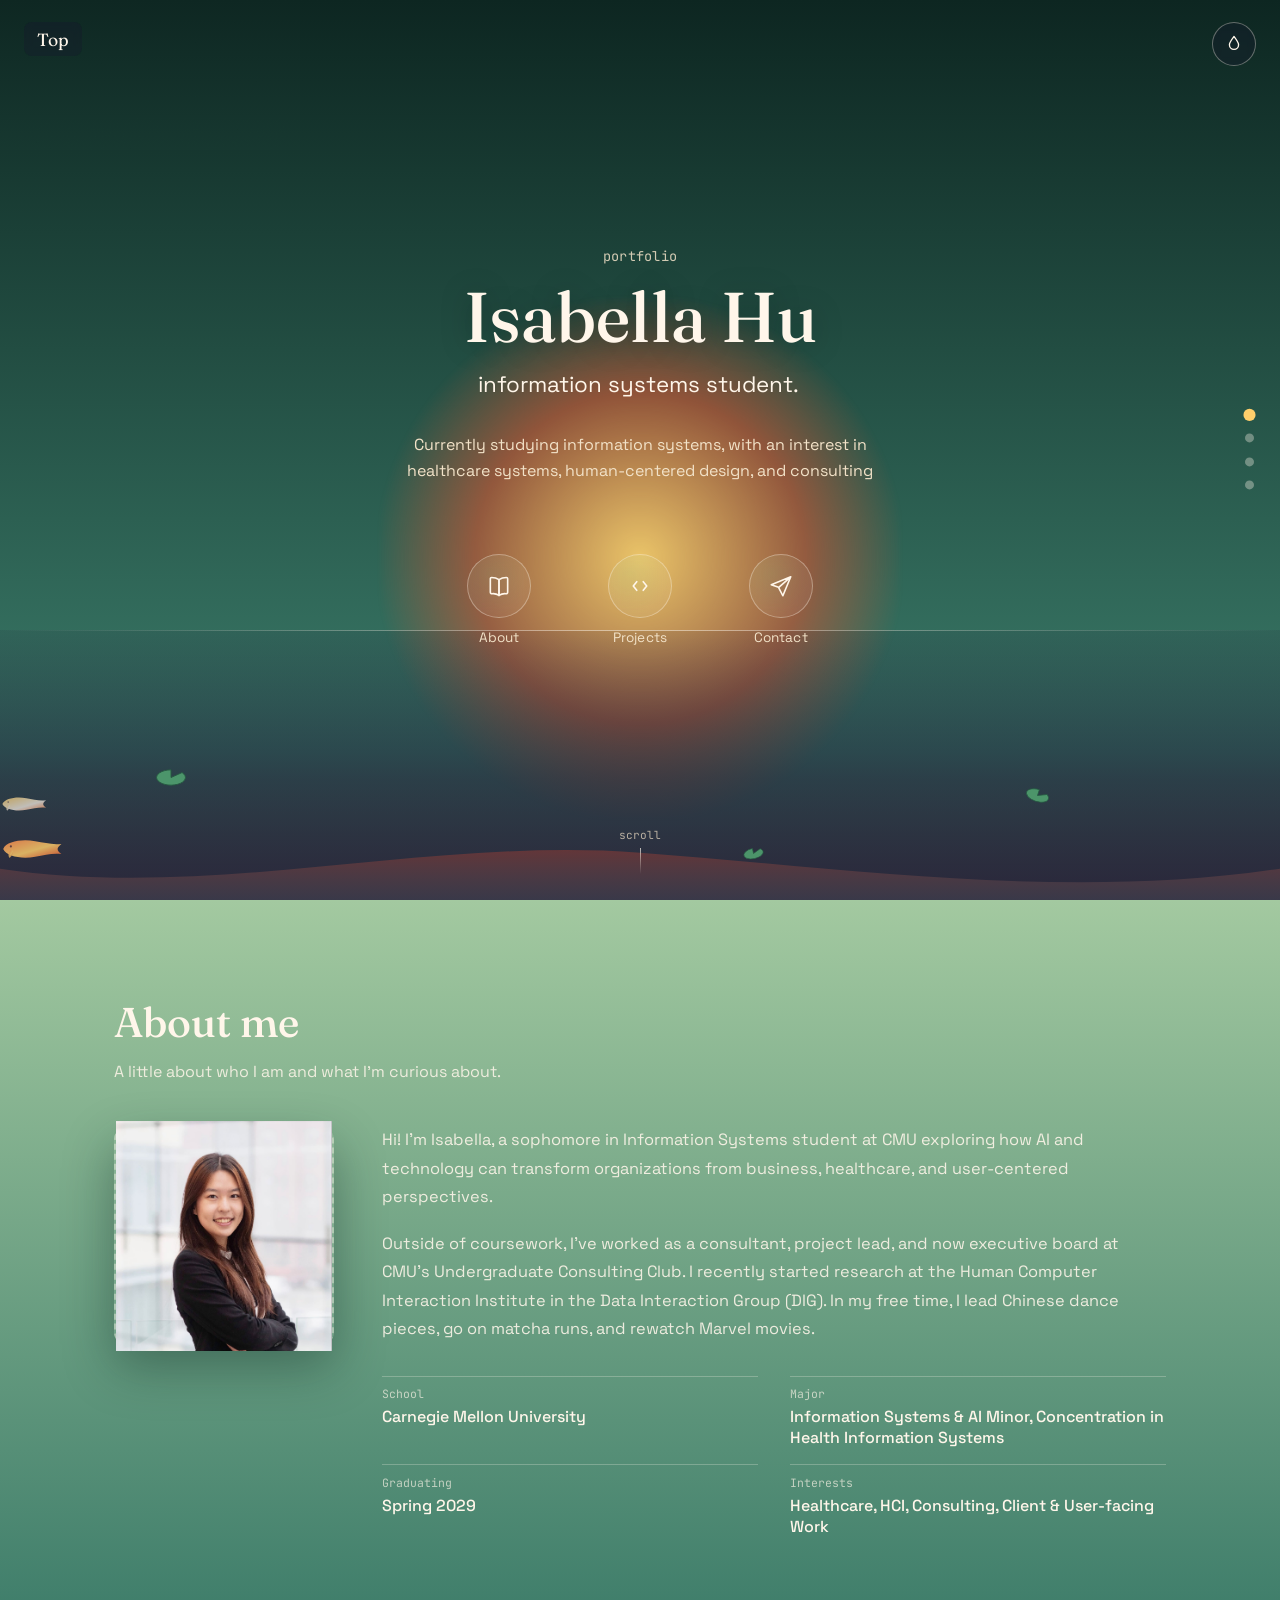
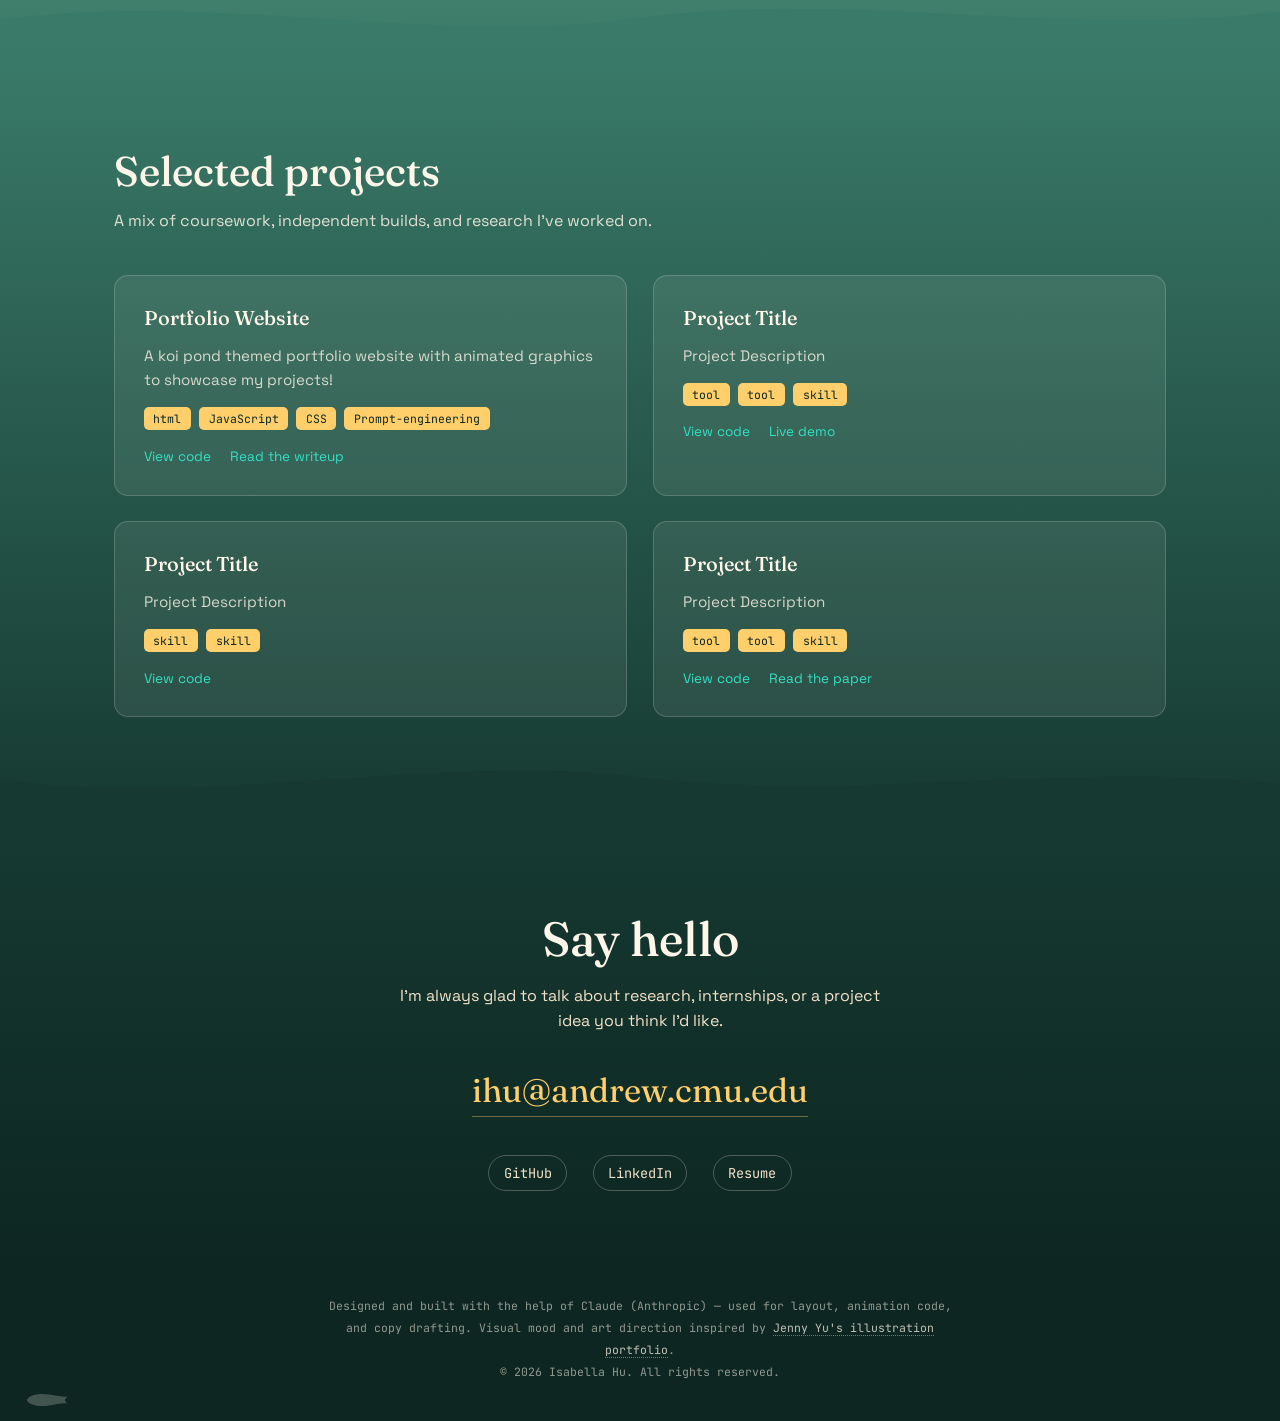
==== commit 456ed120: "changed headshot position" ====
--- a/index.html
+++ b/index.html
@@ -823,7 +823,6 @@
       <div class="about-grid">
         <!-- EDIT: ABOUT — replace this square placeholder with a real photo -->
         <div class="about-portrait" aria-hidden="true">
-          <img src="headshot.png" alt="Headshot">
           <svg viewBox="0 0 24 24" fill="none" stroke="currentColor" stroke-width="1.5" stroke-linecap="round" stroke-linejoin="round">
             <img src="headshot.png" alt="Headshot">
           </svg>
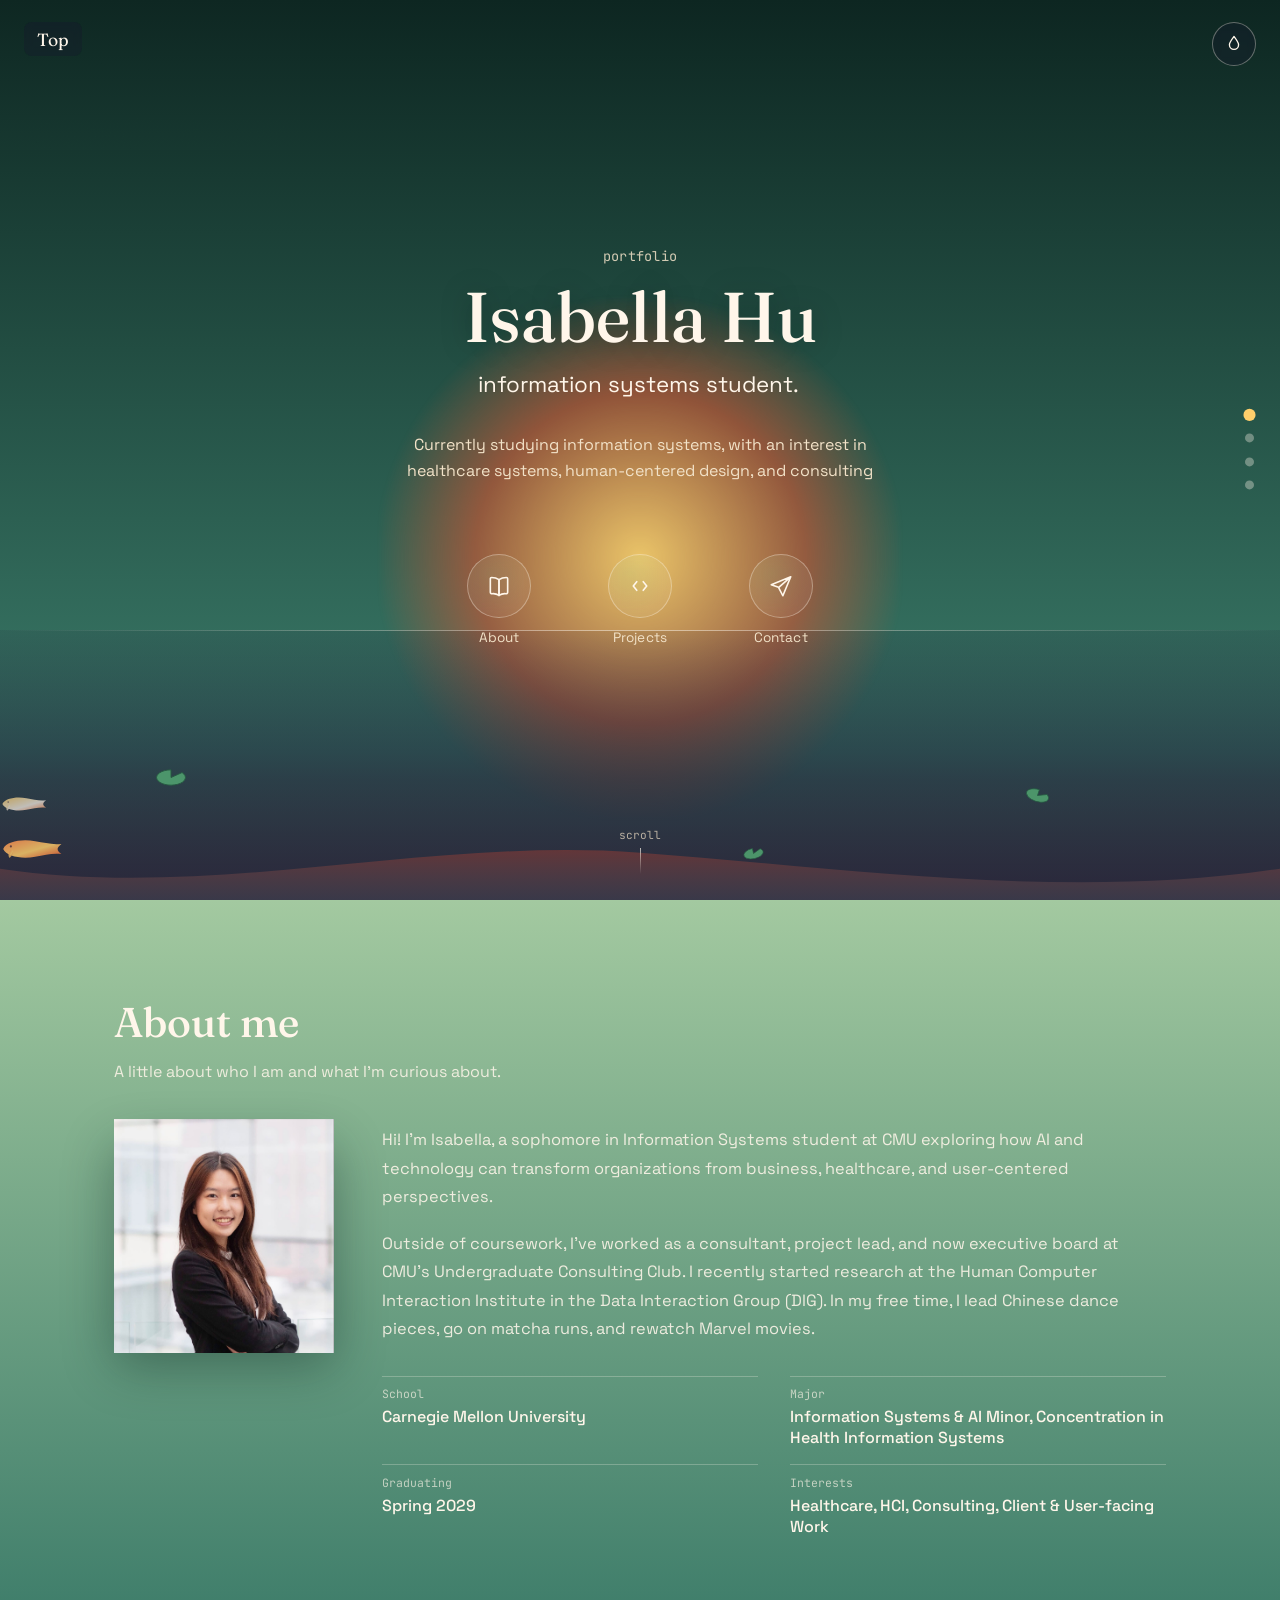
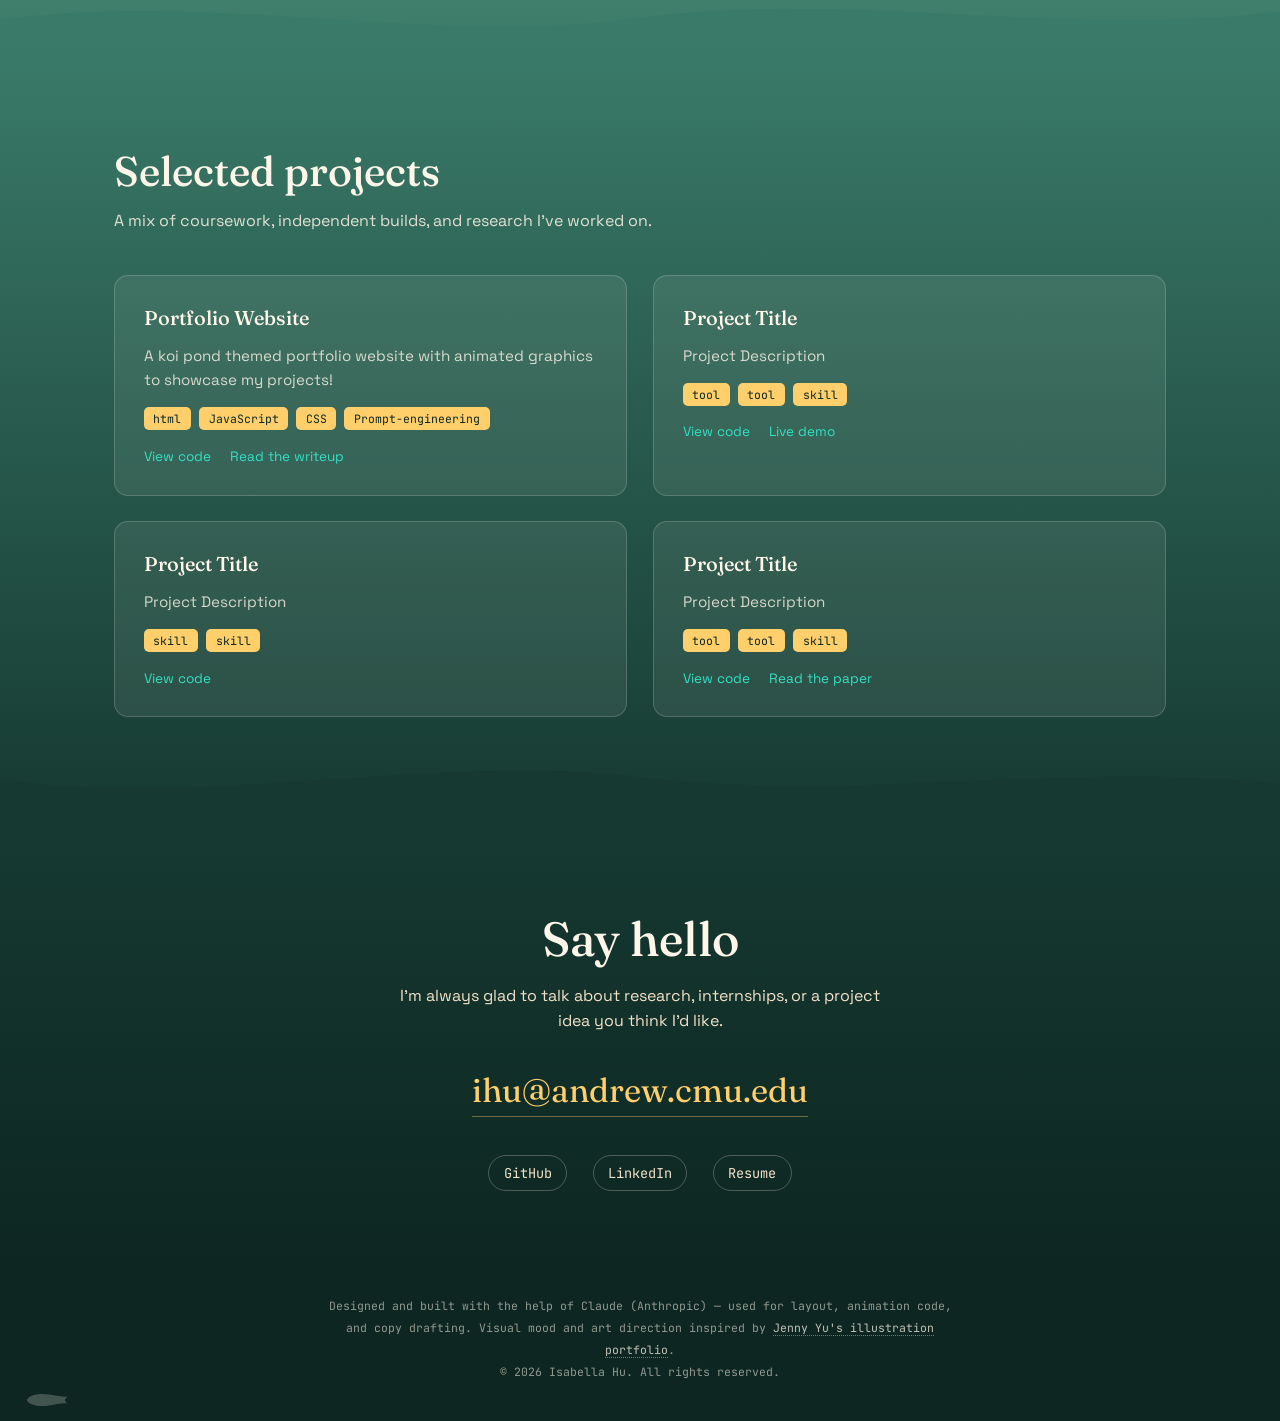
==== commit ad763110: "removed dotted border around headshot" ====
--- a/index.html
+++ b/index.html
@@ -479,7 +479,7 @@
     flex-shrink:0;
     border-radius:14px;
     background:rgba(255,246,234,0.08);
-    border:2px dashed rgba(255,246,234,0.4);
+    border:0px;
     display:flex; align-items:center; justify-content:center;
     color:rgba(255,246,234,0.55);
     box-shadow:0 20px 50px rgba(13,38,33,.4);
@@ -823,7 +823,7 @@
       <div class="about-grid">
         <!-- EDIT: ABOUT — replace this square placeholder with a real photo -->
         <div class="about-portrait" aria-hidden="true">
-          <svg viewBox="0 0 24 24" fill="none" stroke="currentColor" stroke-width="1.5" stroke-linecap="round" stroke-linejoin="round">
+          <svg viewBox="0 0 24 24" fill="none">
             <img src="headshot.png" alt="Headshot">
           </svg>
         </div>
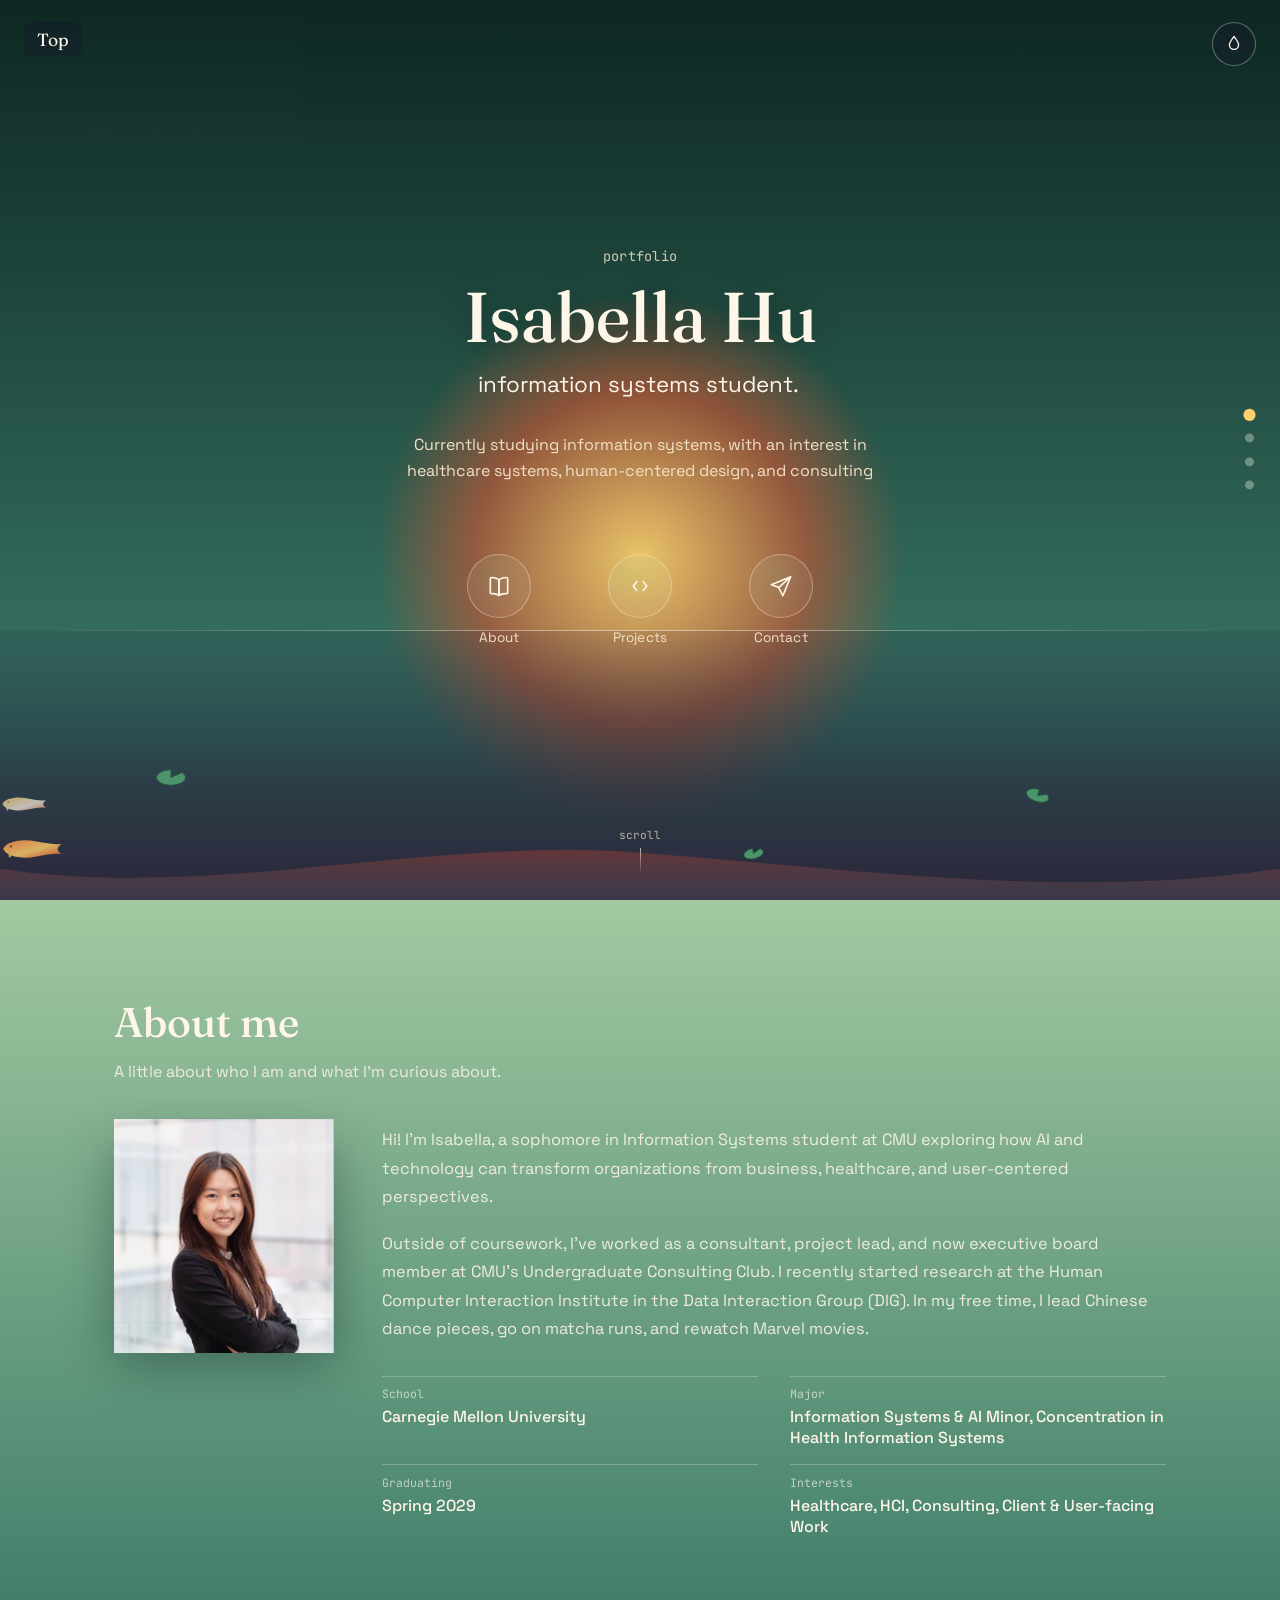
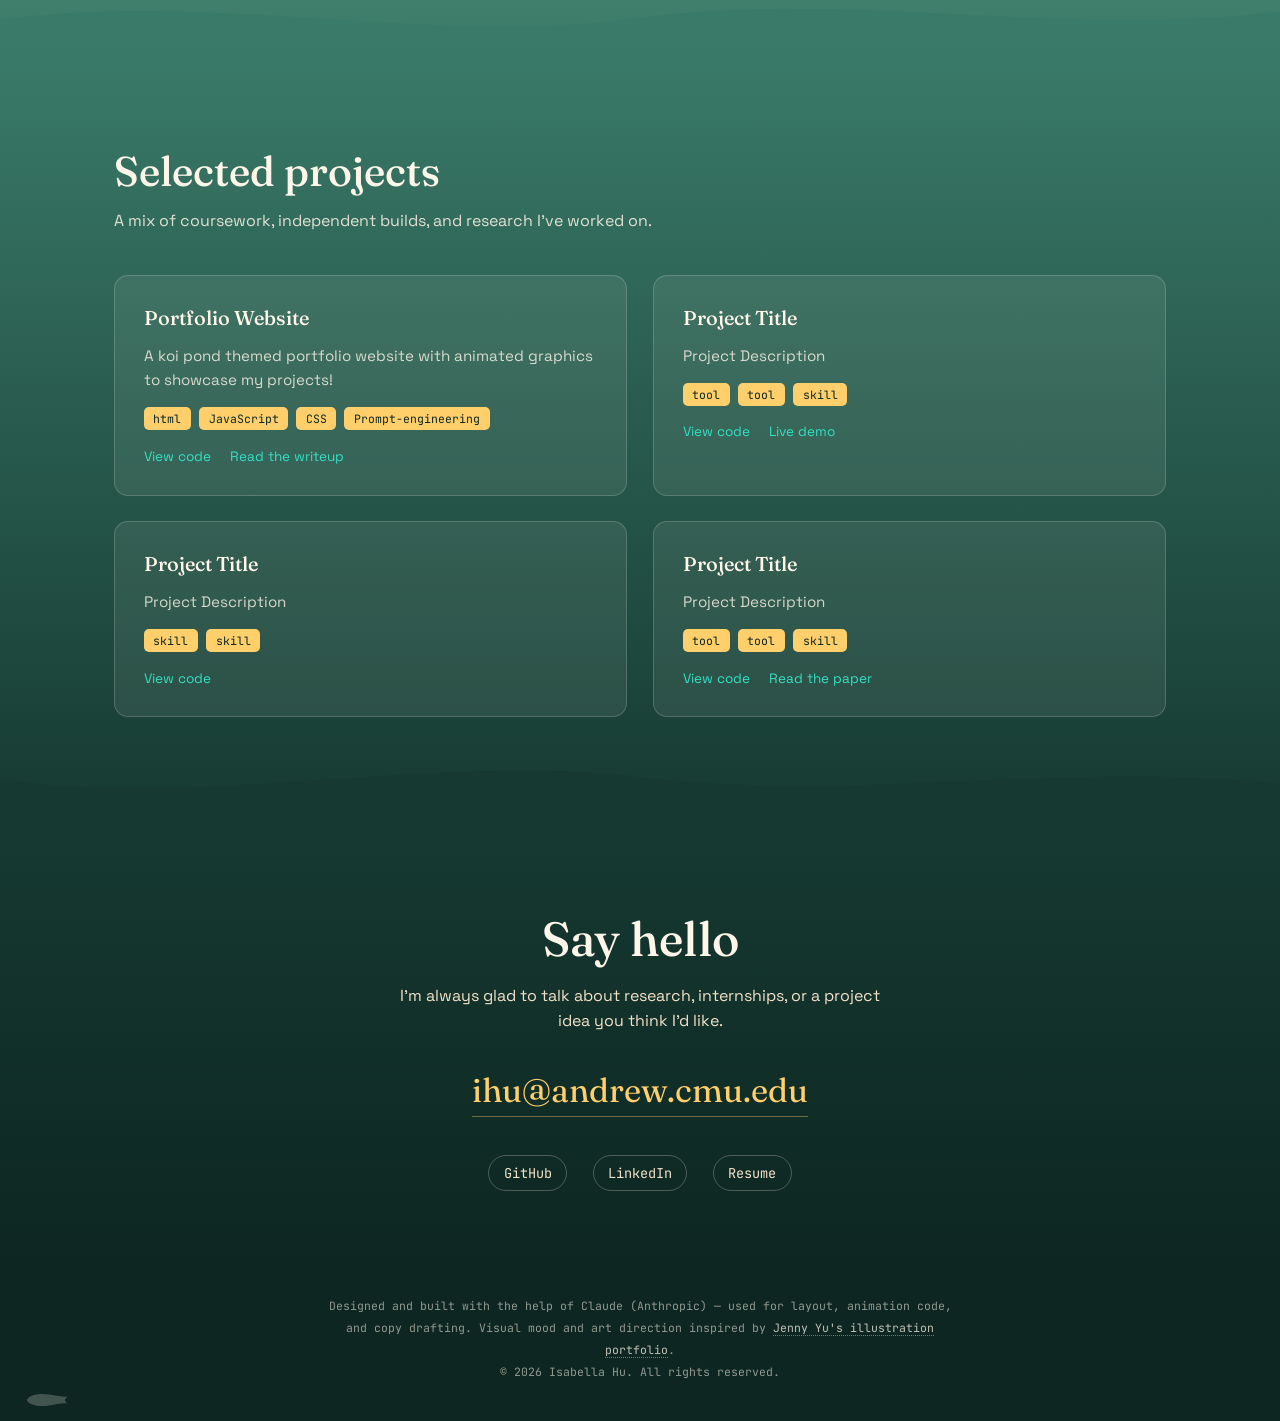
==== commit 0fab674e: "updated bio" ====
--- a/index.html
+++ b/index.html
@@ -834,7 +834,7 @@
             Hi! I'm Isabella, a sophomore in Information Systems student at CMU  exploring how AI and technology can transform organizations from business, healthcare, and user-centered perspectives.
           </p>
           <p>
-            Outside of coursework, I've worked as a consultant, project lead, and now executive board at CMU's Undergraduate Consulting Club. I recently started research at the Human Computer Interaction Institute in the Data Interaction Group (DIG). In my free time, I lead Chinese dance pieces, go on matcha runs, and rewatch Marvel movies.
+            Outside of coursework, I've worked as a consultant, project lead, and now executive board member at CMU's Undergraduate Consulting Club. I recently started research at the Human Computer Interaction Institute in the Data Interaction Group (DIG). In my free time, I lead Chinese dance pieces, go on matcha runs, and rewatch Marvel movies.
           </p>
 
           <dl class="quick-facts">
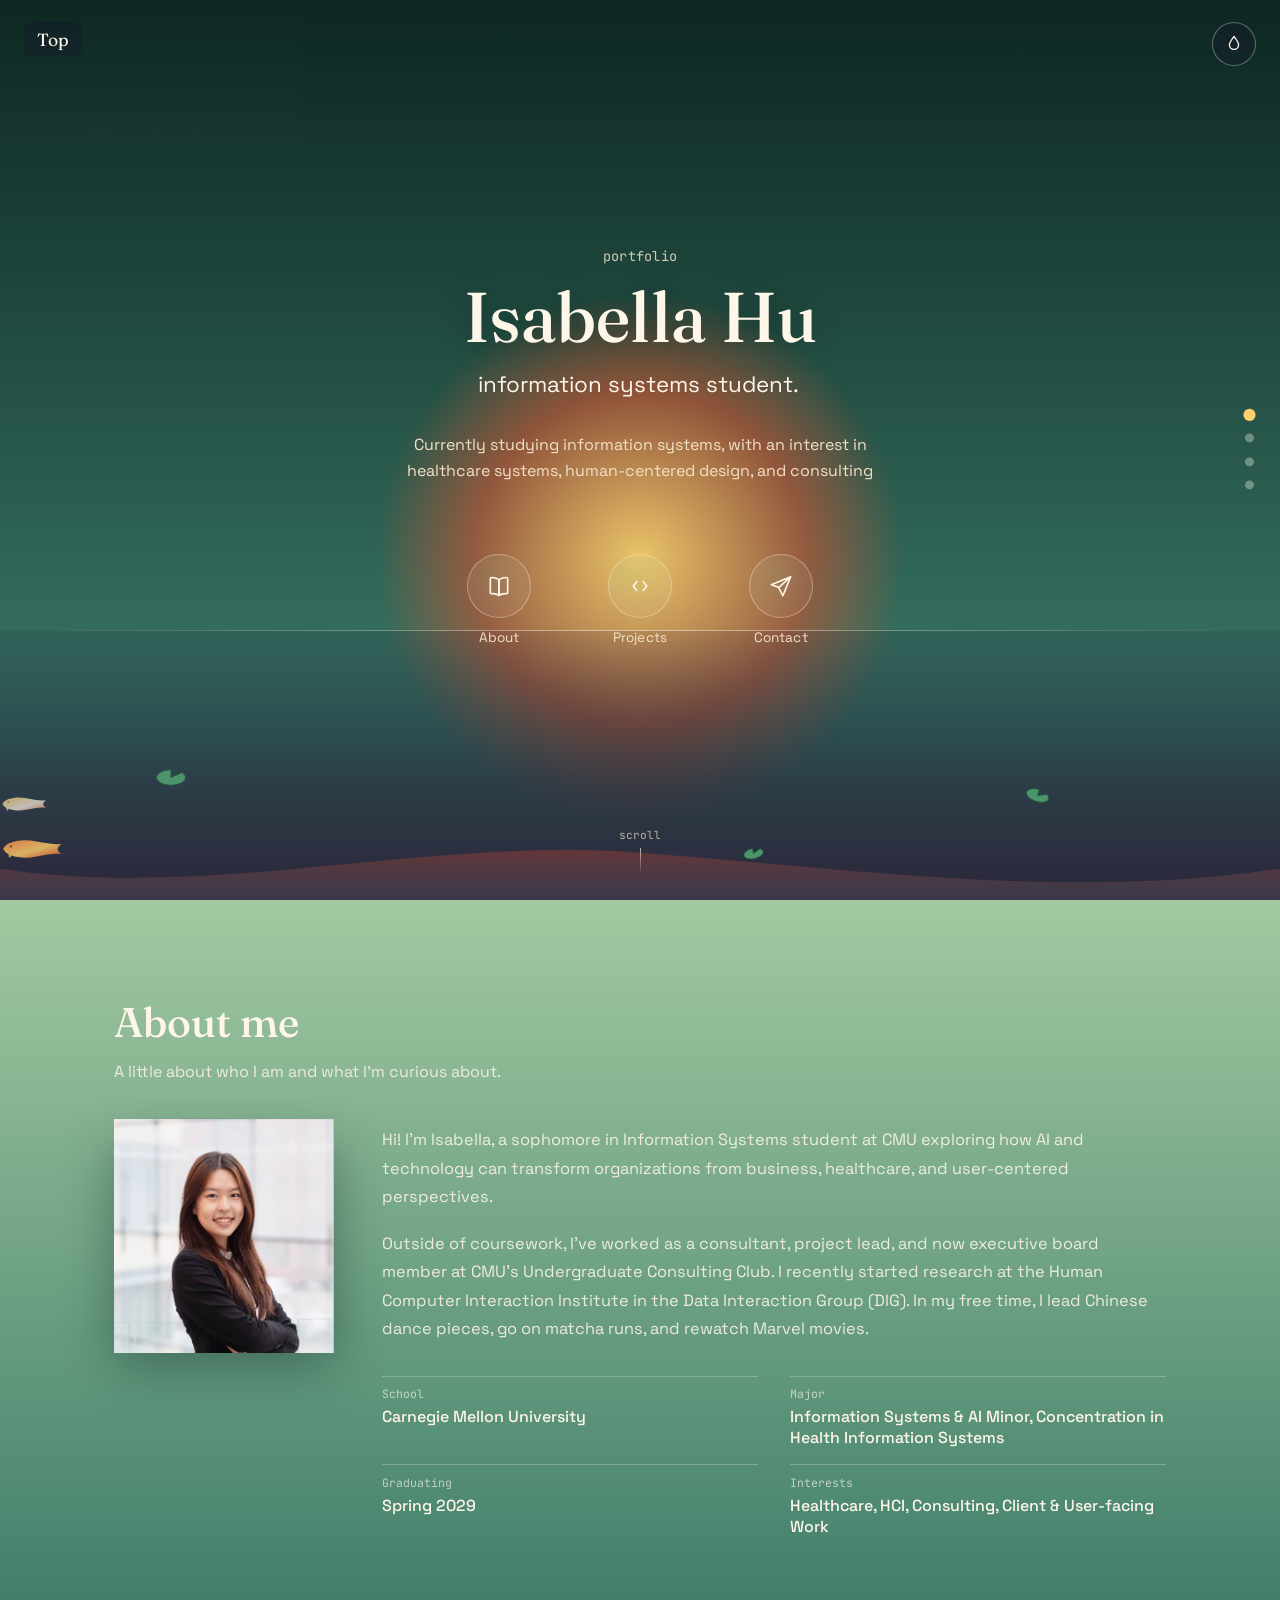
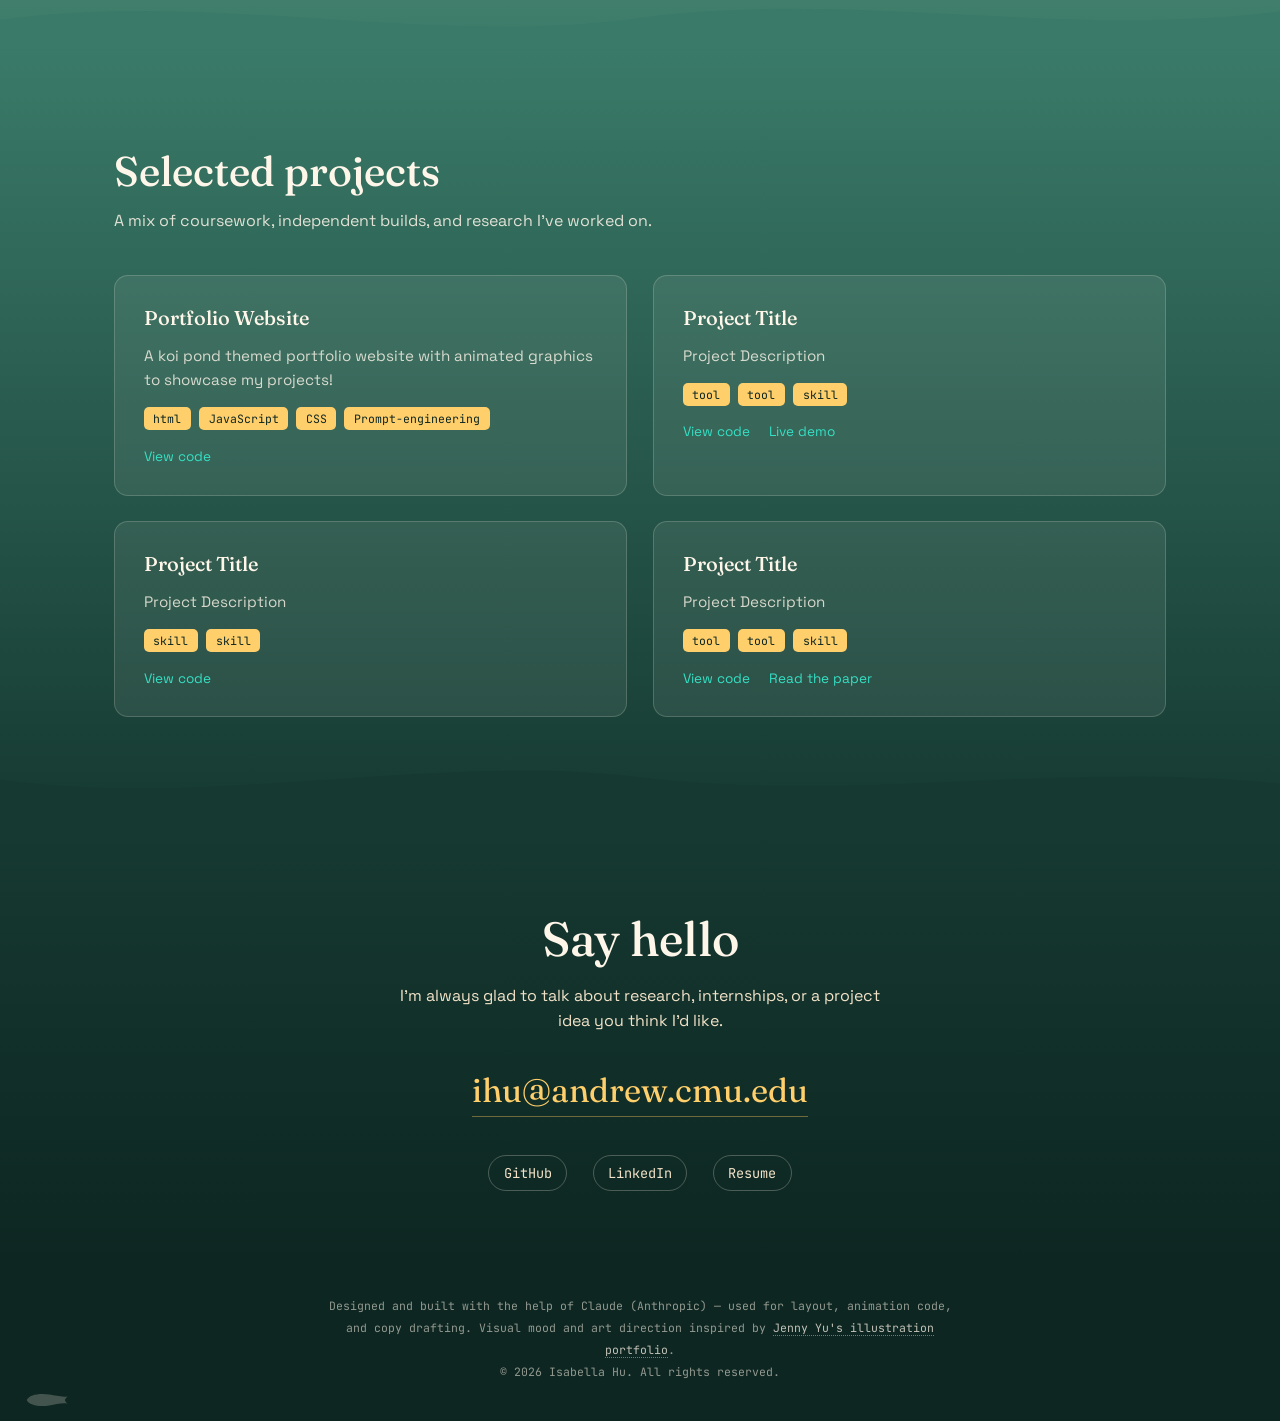
==== commit f8fb106b: "updated view code link" ====
--- a/index.html
+++ b/index.html
@@ -885,8 +885,7 @@
             <span class="tag">Prompt-engineering</span>
           </div>
           <div class="project-links">
-            <a href="#">View code</a>
-            <a href="#">Read the writeup</a>
+            <a href="https://github.com/izzyh-gif/izzyh-gif.github.io/blob/main/index.html">View code</a>
           </div>
         </article>
 
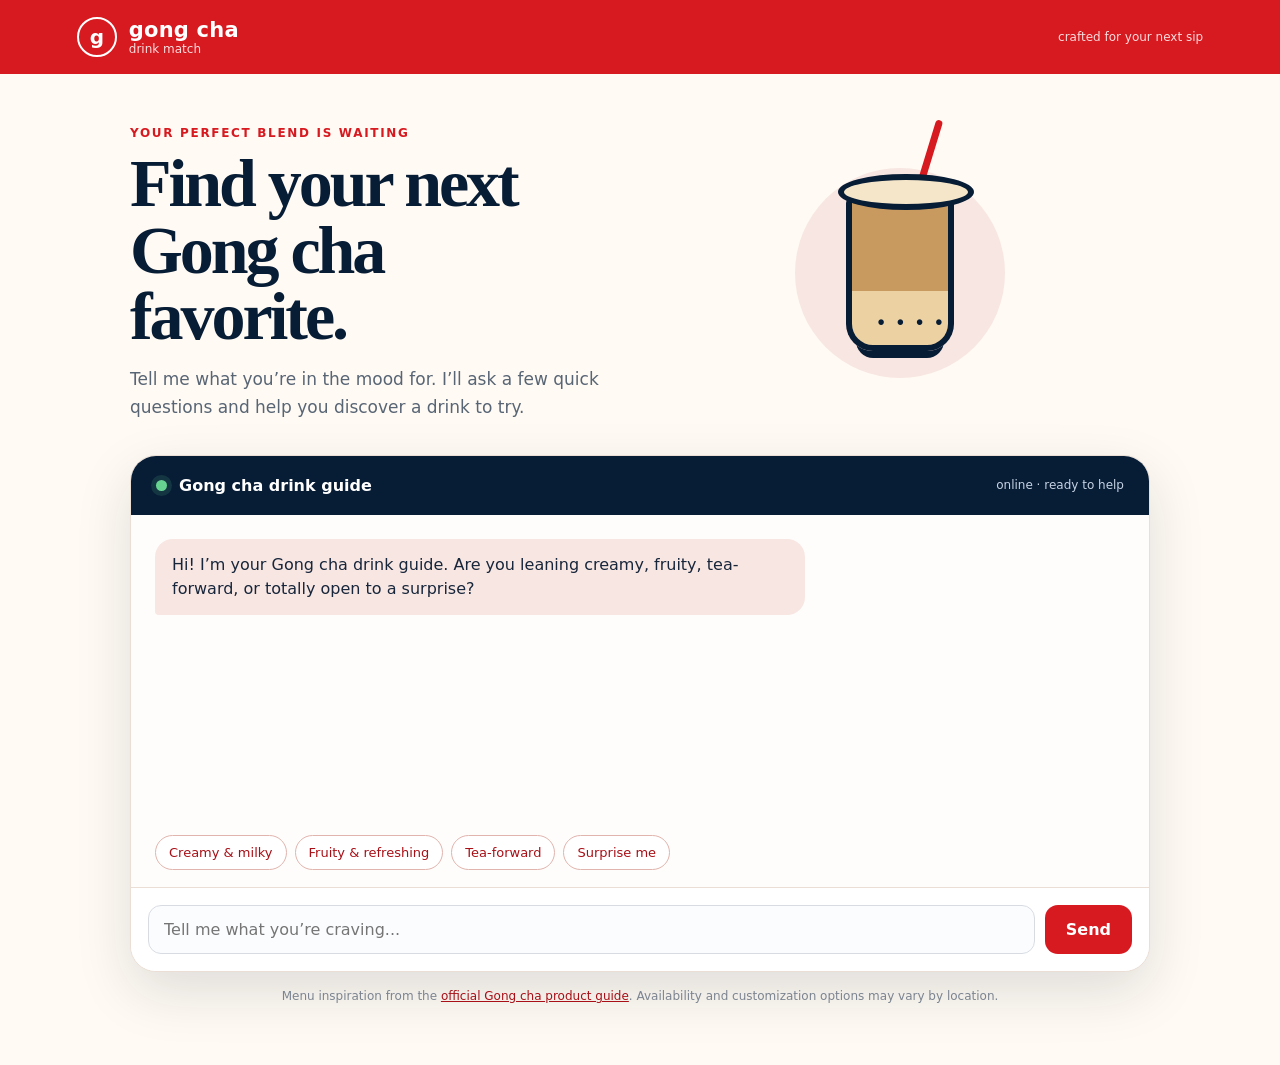
==== commit 49236380: "Backend  start" ====
--- a/index.html
+++ b/index.html
@@ -1,1107 +1,13 @@
-<!DOCTYPE html>
+<!doctype html>
 <html lang="en">
 <head>
-<meta charset="UTF-8">
-<meta name="viewport" content="width=device-width, initial-scale=1.0">
-<title>Isabella Hu — Portfolio</title>
-<meta name="description" content="Portfolio of Isabella Hu — IS &amp; AI student. Projects, research, and ways to get in touch.">
-
-<!--
-  ============================================================
-  QUICK EDIT GUIDE — find/replace these markers with your info
-  1. Name, title, typing roles ......... search "EDIT: NAME"
-  2. About bio + quick facts ........... search "EDIT: ABOUT"
-  3. Project cards (4 of them) ......... search "EDIT: PROJECT"
-  4. Contact email + social links ...... search "EDIT: CONTACT"
-  5. Footer credits line ................ search "EDIT: CREDITS"
-  ============================================================
--->
-
-<link rel="preconnect" href="https://fonts.googleapis.com">
-<link rel="preconnect" href="https://fonts.gstatic.com" crossorigin>
-<link href="https://fonts.googleapis.com/css2?family=Fraunces:ital,opsz,wght@0,9..144,400;0,9..144,500;0,9..144,600;1,9..144,500&family=Space+Grotesk:wght@400;500;600&family=JetBrains+Mono:wght@400;500&display=swap" rel="stylesheet">
-
-<style>
-  :root{
-    /* ---- palette: rain-lit torii forest into a glowing koi-light city ---- */
-    --night:      #0d2621;   /* deepest teal-black, forest night / pond depth */
-    --night-2:    #163a32;   /* deep teal forest */
-    --plum:       #3a7a68;   /* mid teal, misty canopy / city teal */
-    --coral:      #e8542e;   /* torii vermillion */
-    --sunset:     #ff8a4d;   /* warm ember-orange glow */
-    --gold:       #ffcf6b;   /* diffused gold light */
-    --cream:      #fff6ea;   /* warm mist white */
-    --cream-dim:  #f2e2c8;
-    --ink:        #3a1c12;   /* warm brown ink, for text on gold */
-    --teal:       #35e0c4;   /* bright water accent */
-    --blush:      #ff9db0;   /* soft pink mist accent, used sparingly */
-    --pale-green: #a3c9a0;   /* soft sage, fading into the dark teal */
-
-    --font-display: 'Fraunces', serif;
-    --font-body: 'Space Grotesk', sans-serif;
-    --font-mono: 'JetBrains Mono', monospace;
-
-    --max-w: 1100px;
-    --lily:  #4f9d6e;
-    --lily-dark: #275c42;
-  }
-
-  *,*::before,*::after{ box-sizing:border-box; }
-  html{ scroll-behavior:smooth; }
-  body{
-    margin:0;
-    font-family:var(--font-body);
-    color:var(--cream);
-    background:var(--night);
-    overflow-x:hidden;
-  }
-  h1,h2,h3{ font-family:var(--font-display); margin:0; font-weight:500; }
-  p{ margin:0; }
-  a{ color:inherit; text-decoration:none; }
-  ul{ list-style:none; margin:0; padding:0; }
-  img{ max-width:100%; display:block; }
-
-  /* visually-hidden skip link, revealed on focus */
-  .skip-link{
-    position:absolute; left:-999px; top:auto;
-    background:var(--gold); color:var(--ink); padding:.8rem 1.2rem;
-    border-radius:6px; z-index:200; font-weight:600;
-  }
-  .skip-link:focus{ left:1rem; top:1rem; }
-
-  :focus-visible{
-    outline:2px solid var(--teal);
-    outline-offset:3px;
-    border-radius:2px;
-  }
-
-  section{ position:relative; }
-
-  /* ================= HERO ================= */
-  .hero{
-    min-height:100svh;
-    display:flex;
-    flex-direction:column;
-    align-items:center;
-    justify-content:center;
-    text-align:center;
-    padding:2rem 1.5rem;
-    background:linear-gradient(180deg, var(--night) 0%, var(--plum) 38%, var(--coral) 78%, var(--sunset) 100%);
-    background-size:100% 220%;
-    animation:skyDrift 22s ease-in-out infinite alternate;
-    overflow:hidden;
-  }
-  @keyframes skyDrift{
-    0%{ background-position:0% 0%; }
-    100%{ background-position:0% 100%; }
-  }
-
-  .sun{
-    position:absolute;
-    width:min(60vw, 520px);
-    aspect-ratio:1/1;
-    left:50%;
-    top:62%;
-    transform:translate(-50%,-50%);
-    background:radial-gradient(circle, rgba(255,207,107,0.9) 0%, rgba(232,84,46,0.55) 45%, rgba(232,84,46,0) 72%);
-    filter:blur(2px);
-    animation:sunPulse 9s ease-in-out infinite;
-    pointer-events:none;
-  }
-  @keyframes sunPulse{
-    0%,100%{ transform:translate(-50%,-50%) scale(1); opacity:.9; }
-    50%{ transform:translate(-50%,-52%) scale(1.06); opacity:1; }
-  }
-
-  /* ---- koi pond band along the hero floor ---- */
-  .pond{
-    position:absolute;
-    left:0; right:0; bottom:0;
-    height:30%;
-    min-height:150px;
-    overflow:hidden;
-    z-index:1;
-    pointer-events:none;
-  }
-  .pond::before{
-    content:"";
-    position:absolute; inset:0;
-    background:linear-gradient(180deg, rgba(27,16,48,0.1) 0%, rgba(27,16,48,0.55) 55%, rgba(27,16,48,0.78) 100%);
-  }
-  .pond::after{
-    content:"";
-    position:absolute; top:0; left:0; right:0; height:1px;
-    background:linear-gradient(90deg, transparent, rgba(255,246,234,.55), transparent);
-  }
-  .ripple{
-    position:absolute;
-    width:24px; height:7px;
-    border:1px solid rgba(255,246,234,.55);
-    border-radius:50%;
-    opacity:0;
-    animation:rippleOut 7s ease-out infinite;
-  }
-  @keyframes rippleOut{
-    0%{ transform:scale(.3); opacity:.65; }
-    70%{ opacity:.12; }
-    100%{ transform:scale(6.5); opacity:0; }
-  }
-  .lily{
-    position:absolute;
-    z-index:2;
-    width:34px; height:19px;
-    opacity:.92;
-    animation:padDrift 7s ease-in-out infinite;
-  }
-  .lily svg{ width:100%; height:100%; display:block; }
-  @keyframes padDrift{
-    0%,100%{ transform:translateY(0); }
-    50%{ transform:translateY(-2px); }
-  }
-  .koi{
-    position:absolute;
-    z-index:1;
-    width:64px; height:26px;
-    opacity:.82;
-    filter:blur(.4px);
-  }
-  .koi svg{ width:100%; height:100%; display:block; }
-  .koi-a{ bottom:14%; animation:swimRight 18s ease-in-out infinite; }
-  .koi-b{ bottom:32%; width:48px; height:20px; opacity:.7; animation:swimLeft 23s ease-in-out infinite; }
-  @keyframes swimRight{
-    0%{ left:-8%; transform:scaleX(-1) translateY(0); }
-    23%{ left:34%; transform:scaleX(-1) translateY(-6px); }
-    47%{ left:78%; transform:scaleX(-1) translateY(0); }
-    50%{ left:78%; transform:scaleX(1) translateY(0); }
-    73%{ left:34%; transform:scaleX(1) translateY(-6px); }
-    97%{ left:-8%; transform:scaleX(1) translateY(0); }
-    100%{ left:-8%; transform:scaleX(-1) translateY(0); }
-  }
-  @keyframes swimLeft{
-    0%{ left:82%; transform:scaleX(1) translateY(0); }
-    24%{ left:48%; transform:scaleX(1) translateY(-5px); }
-    48%{ left:6%; transform:scaleX(1) translateY(0); }
-    50%{ left:6%; transform:scaleX(-1) translateY(0); }
-    74%{ left:48%; transform:scaleX(-1) translateY(-5px); }
-    98%{ left:82%; transform:scaleX(-1) translateY(0); }
-    100%{ left:82%; transform:scaleX(-1) translateY(0); }
-  }
-
-  .particle-field{ position:absolute; inset:0; pointer-events:none; }
-  .particle{
-    position:absolute;
-    top:-10%;
-    width:1.5px;
-    height:46px;
-    border-radius:2px;
-    background:linear-gradient(180deg, transparent, rgba(255,246,234,.5), rgba(255,246,234,.7));
-    opacity:0;
-    transform:rotate(11deg);
-    animation-name:fall;
-    animation-timing-function:linear;
-    animation-iteration-count:infinite;
-  }
-  @keyframes fall{
-    0%{ transform:translateY(0) rotate(11deg); opacity:0; }
-    8%{ opacity:.65; }
-    88%{ opacity:.4; }
-    100%{ transform:translateY(120vh) rotate(11deg); opacity:0; }
-  }
-  body.rain-off .particle{
-    animation:none !important;
-    opacity:0;
-    transition:opacity .5s ease;
-  }
-  body.rain-off .ripple{
-    animation:none !important;
-    opacity:0 !important;
-    transition:opacity .5s ease;
-  }
-
-  .sun{ z-index:0; }
-  .hero-content{ position:relative; z-index:2; max-width:760px; }
-
-  .eyebrow-name{
-    font-family:var(--font-mono);
-    font-size:.85rem;
-    letter-spacing:.02em;
-    color:var(--cream-dim);
-    margin-bottom:.9rem;
-    opacity:.85;
-  }
-
-  .hero h1{
-    font-size:clamp(2.4rem, 6vw, 4.4rem);
-    line-height:1.05;
-    color:var(--cream);
-    text-shadow:0 2px 30px rgba(0,0,0,.25);
-  }
-
-  .type-line{
-    margin-top:1rem;
-    font-family:var(--font-body);
-    font-size:clamp(1.05rem, 2.4vw, 1.4rem);
-    color:var(--cream);
-    min-height:1.8em;
-  }
-  .type-line .cursor{
-    display:inline-block;
-    width:2px;
-    background:var(--teal);
-    margin-left:2px;
-    animation:blink 1s step-end infinite;
-  }
-  @keyframes blink{ 50%{ opacity:0; } }
-
-  .hero-sub{
-    margin-top:1.4rem;
-    font-size:1rem;
-    color:var(--cream-dim);
-    max-width:520px;
-    margin-left:auto; margin-right:auto;
-    line-height:1.6;
-  }
-
-  /* ---- floating nav orbs ---- */
-  .orbit-nav{
-    position:relative;
-    z-index:2;
-    display:flex;
-    gap:clamp(1.5rem, 5vw, 4rem);
-    margin-top:clamp(2.5rem, 6vw, 4rem);
-    flex-wrap:wrap;
-    justify-content:center;
-  }
-  .orb{
-    display:flex;
-    flex-direction:column;
-    align-items:center;
-    gap:.7rem;
-    background:none;
-    border:none;
-    cursor:pointer;
-    color:var(--cream);
-    font-family:var(--font-body);
-    padding:.4rem;
-    animation:bob 5s ease-in-out infinite;
-  }
-  .orb:nth-child(2){ animation-delay:.6s; }
-  .orb:nth-child(3){ animation-delay:1.2s; }
-  @keyframes bob{
-    0%,100%{ transform:translateY(0); }
-    50%{ transform:translateY(-10px); }
-  }
-  .orb-icon{
-    position:relative;
-    width:64px; height:64px;
-    border-radius:50%;
-    display:flex; align-items:center; justify-content:center;
-    background:radial-gradient(circle at 35% 30%, rgba(159,214,161,0.16), rgba(255,255,255,0.06) 72%);
-    border:1px solid rgba(255,246,234,0.35);
-    backdrop-filter:blur(6px);
-    transition:transform .35s ease, background .35s ease, box-shadow .35s ease, border-color .35s ease;
-  }
-  .orb-icon::after{
-    content:"";
-    position:absolute; inset:0;
-    border-radius:50%;
-    border:1px solid var(--gold);
-    opacity:0;
-    pointer-events:none;
-  }
-  .orb:hover .orb-icon::after, .orb:focus-visible .orb-icon::after{
-    animation:orbRipple .8s ease-out;
-  }
-  @keyframes orbRipple{
-    0%{ opacity:.55; transform:scale(1); }
-    100%{ opacity:0; transform:scale(1.7); }
-  }
-  .orb-icon svg{ width:26px; height:26px; color:var(--cream); transition:color .35s ease; }
-  .orb:hover .orb-icon, .orb:focus-visible .orb-icon{
-    transform:translateY(-4px) scale(1.08);
-    background:rgba(255,198,92,0.18);
-    border-color:var(--gold);
-    box-shadow:0 8px 30px rgba(232,84,46,.35);
-  }
-  .orb:hover .orb-icon svg, .orb:focus-visible .orb-icon svg{ color:var(--gold); }
-
-  .orb-label{
-    font-size:.85rem;
-    letter-spacing:.01em;
-    color:var(--cream-dim);
-    transition:color .3s ease;
-  }
-  .orb:hover .orb-label, .orb:focus-visible .orb-label{ color:var(--gold); }
-
-  .scroll-cue{
-    position:absolute;
-    bottom:1.6rem; left:50%; transform:translateX(-50%);
-    font-family:var(--font-mono);
-    font-size:.7rem;
-    color:var(--cream-dim);
-    opacity:.7;
-    z-index:2;
-    display:flex; flex-direction:column; align-items:center; gap:.4rem;
-  }
-  .scroll-cue::after{
-    content:"";
-    width:1px; height:26px;
-    background:linear-gradient(180deg, var(--cream), transparent);
-    animation:cueMove 1.8s ease-in-out infinite;
-  }
-  @keyframes cueMove{
-    0%{ opacity:0; transform:translateY(-6px); }
-    50%{ opacity:1; }
-    100%{ opacity:0; transform:translateY(10px); }
-  }
-
-  /* ---- wordmark / top-left home link ---- */
-  .wordmark{
-    position:fixed;
-    top:1.4rem; left:1.5rem;
-    z-index:100;
-    font-family:var(--font-display);
-    font-size:1.1rem;
-    color:var(--cream);
-    background:rgba(27,16,48,0.25);
-    padding:.4rem .8rem;
-    border-radius:8px;
-    backdrop-filter:blur(4px);
-  }
-  .wordmark:hover{ color:var(--gold); }
-
-  /* ---- rain toggle, top-right ---- */
-  .rain-toggle{
-    position:fixed;
-    top:1.4rem; right:1.5rem;
-    z-index:100;
-    width:44px; height:44px;
-    display:flex; align-items:center; justify-content:center;
-    background:rgba(27,16,48,0.25);
-    border:1px solid rgba(255,246,234,0.35);
-    border-radius:50%;
-    backdrop-filter:blur(4px);
-    cursor:pointer;
-    color:var(--cream);
-    transition:background .3s ease, border-color .3s ease, transform .3s ease;
-  }
-  .rain-toggle:hover, .rain-toggle:focus-visible{
-    border-color:var(--gold);
-    transform:translateY(-2px);
-  }
-  .rain-toggle svg{ width:20px; height:20px; }
-  .rain-toggle .rain-off-icon{ display:none; }
-  .rain-toggle.is-off .rain-on-icon{ display:none; }
-  .rain-toggle.is-off .rain-off-icon{ display:block; }
-  .rain-toggle.is-off{ color:var(--cream-dim); opacity:.75; }
-  @media (max-width:480px){
-    .rain-toggle{ top:1rem; right:1rem; width:38px; height:38px; }
-    .rain-toggle svg{ width:17px; height:17px; }
-  }
-
-  /* ---- soft paper-grain overlay for a painterly, gouache-like texture ---- */
-  .grain-overlay{
-    position:fixed;
-    inset:0;
-    z-index:99;
-    pointer-events:none;
-    opacity:.05;
-    mix-blend-mode:overlay;
-  }
-  @media (prefers-reduced-motion: reduce){
-    .grain-overlay{ opacity:.03; }
-  }
-
-  /* ---- side nav dots ---- */
-  .side-nav{
-    position:fixed;
-    right:1.6rem; top:50%; transform:translateY(-50%);
-    z-index:100;
-    display:flex; flex-direction:column; gap:.9rem;
-  }
-  .side-nav a{
-    width:9px; height:9px;
-    border-radius:50%;
-    background:rgba(255,246,234,0.35);
-    display:block;
-    transition:background .3s ease, transform .3s ease;
-  }
-  .side-nav a[aria-current="true"]{
-    background:var(--gold);
-    transform:scale(1.35);
-  }
-  @media (max-width:820px){ .side-nav{ display:none; } }
-
-  /* ---- wave dividers between sections (reflection line motif) ---- */
-  .wave-divider{
-    position:absolute;
-    top:0; left:0; width:100%;
-    height:clamp(36px, 6vw, 64px);
-    transform:translateY(-99%);
-    line-height:0;
-    pointer-events:none;
-  }
-  .wave-divider svg{ width:100%; height:100%; display:block; }
-
-  /* ================= SHARED SECTION STYLES ================= */
-  .section-inner{
-    max-width:var(--max-w);
-    margin:0 auto;
-    padding:6rem 1.5rem;
-  }
-  .section-head{
-    margin-bottom:2.6rem;
-  }
-  .section-head h2{
-    font-size:clamp(1.9rem, 4vw, 2.6rem);
-  }
-  .section-head p{
-    margin-top:.7rem;
-    color:var(--cream-dim);
-    max-width:60ch;
-    line-height:1.6;
-  }
-
-  /* ================= ABOUT ================= */
-  .about{
-    background:linear-gradient(180deg, var(--pale-green) 0%, var(--plum) 100%);
-    color:var(--cream);
-  }
-  .about .section-head p{ color:rgba(255,246,234,.85); }
-  .about-grid{
-    display:grid;
-    grid-template-columns:220px 1fr;
-    gap:3rem;
-    align-items:start;
-  }
-  .about-portrait{
-    width:220px; height:220px;
-    flex-shrink:0;
-    border-radius:14px;
-    background:rgba(255,246,234,0.08);
-    border:0px;
-    display:flex; align-items:center; justify-content:center;
-    color:rgba(255,246,234,0.55);
-    box-shadow:0 20px 50px rgba(13,38,33,.4);
-  }
-  .about-portrait svg{ width:56px; height:56px; }
-  .about-body p{
-    line-height:1.75;
-    color:rgba(255,246,234,.88);
-    font-size:1.02rem;
-  }
-  .about-body p + p{ margin-top:1.1rem; }
-  .quick-facts{
-    margin-top:2rem;
-    display:grid;
-    grid-template-columns:repeat(2,1fr);
-    gap:1rem 2rem;
-  }
-  .quick-facts div{
-    border-top:1px solid rgba(255,246,234,.25);
-    padding-top:.6rem;
-  }
-  .quick-facts dt{
-    font-family:var(--font-mono);
-    font-size:.72rem;
-    color:rgba(255,246,234,.65);
-    margin-bottom:.3rem;
-  }
-  .quick-facts dd{
-    margin:0;
-    font-weight:500;
-    color:var(--cream);
-  }
-
-  /* ================= PROJECTS ================= */
-  .projects{
-    background:linear-gradient(180deg, var(--plum) 0%, var(--night-2) 100%);
-  }
-  .projects .section-head p{ color:rgba(255,246,234,.85); }
-  .project-grid{
-    display:grid;
-    grid-template-columns:repeat(2, minmax(0,1fr));
-    gap:1.6rem;
-  }
-  .project-card{
-    background:rgba(255,246,234,0.08);
-    border:1px solid rgba(255,246,234,0.18);
-    border-radius:14px;
-    padding:1.8rem;
-    display:flex;
-    flex-direction:column;
-    gap:.9rem;
-    transition:transform .3s ease, background .3s ease, border-color .3s ease;
-  }
-  .project-card:hover, .project-card:focus-within{
-    transform:translateY(-5px);
-    background:rgba(255,246,234,0.14);
-    border-color:var(--gold);
-  }
-  .project-card h3{ font-size:1.25rem; color:var(--cream); }
-  .project-card p{ color:rgba(255,246,234,.8); line-height:1.6; font-size:.95rem; }
-  .tag-row{ display:flex; flex-wrap:wrap; gap:.5rem; }
-  .tag{
-    font-family:var(--font-mono);
-    font-size:.72rem;
-    color:var(--night);
-    background:var(--gold);
-    padding:.25rem .6rem;
-    border-radius:5px;
-  }
-  .project-links{ display:flex; gap:1.2rem; margin-top:.2rem; }
-  .project-links a{
-    font-size:.85rem;
-    color:var(--teal);
-    border-bottom:1px solid transparent;
-    transition:border-color .25s ease;
-  }
-  .project-links a:hover{ border-color:var(--teal); }
-
-  /* ================= CONTACT ================= */
-  .contact{
-    background:linear-gradient(180deg, var(--night-2) 0%, var(--night) 100%);
-    text-align:center;
-  }
-  .contact .section-inner{ padding-bottom:4.5rem; }
-  .contact h2{ font-size:clamp(2rem, 5vw, 3rem); }
-  .contact-sub{
-    margin-top:.9rem;
-    color:var(--cream-dim);
-    max-width:50ch;
-    margin-left:auto; margin-right:auto;
-    line-height:1.6;
-  }
-  .contact-email{
-    display:inline-block;
-    margin-top:2.2rem;
-    font-family:var(--font-display);
-    font-size:clamp(1.4rem, 4vw, 2.1rem);
-    color:var(--gold);
-    border-bottom:1px solid rgba(255,198,92,.4);
-    padding-bottom:.3rem;
-    transition:color .3s ease, border-color .3s ease;
-  }
-  .contact-email:hover{ color:var(--cream); border-color:var(--cream); }
-
-  .social-row{
-    margin-top:2.4rem;
-    display:flex; gap:1.6rem; justify-content:center; flex-wrap:wrap;
-  }
-  .social-row a{
-    font-family:var(--font-mono);
-    font-size:.85rem;
-    color:var(--cream-dim);
-    padding:.5rem .9rem;
-    border:1px solid rgba(255,246,234,.25);
-    border-radius:20px;
-    transition:color .3s ease, border-color .3s ease, background .3s ease;
-  }
-  .social-row a:hover{
-    color:var(--night);
-    background:var(--teal);
-    border-color:var(--teal);
-  }
-
-  /* ================= FOOTER / CREDITS ================= */
-  footer{
-    position:relative;
-    background:var(--night);
-    padding:2rem 1.5rem 2.4rem;
-    text-align:center;
-    overflow:hidden;
-  }
-  .footer-koi{
-    position:absolute;
-    bottom:12px;
-    width:46px; height:18px;
-    opacity:.22;
-    animation:footerSwim 30s ease-in-out infinite;
-  }
-  .footer-koi svg{ width:100%; height:100%; display:block; }
-  @keyframes footerSwim{
-    0%{ left:8%; transform:scaleX(-1); }
-    48%{ left:70%; transform:scaleX(-1); }
-    50%{ left:70%; transform:scaleX(1); }
-    98%{ left:8%; transform:scaleX(1); }
-    100%{ left:8%; transform:scaleX(-1); }
-  }
-  footer .credits{
-    max-width:640px;
-    margin:0 auto;
-    font-family:var(--font-mono);
-    font-size:.72rem;
-    line-height:1.9;
-    color:rgba(255,246,234,.55);
-  }
-  footer .credits a{ color:rgba(255,246,234,.75); border-bottom:1px dotted rgba(255,246,234,.4); }
-  footer .credits a:hover{ color:var(--gold); border-color:var(--gold); }
-
-  /* ================= RESPONSIVE ================= */
-  @media (max-width:820px){
-    .about-grid{ grid-template-columns:1fr; }
-    .about-portrait{ margin:0 auto; }
-    .project-grid{ grid-template-columns:1fr; }
-    .quick-facts{ grid-template-columns:1fr; }
-  }
-  @media (max-width:480px){
-    .orbit-nav{ gap:1.4rem; }
-    .orb-icon{ width:56px; height:56px; }
-    .section-inner{ padding:4.5rem 1.2rem; }
-  }
-
-  /* ---------- reduce motion ---------- */
-  @media (prefers-reduced-motion: reduce){
-    html{ scroll-behavior:auto; }
-    .hero{ animation:none; }
-    .sun{ animation:none; }
-    .particle{ animation:none; display:none; }
-    .orb{ animation:none; }
-    .type-line .cursor{ animation:none; }
-    .scroll-cue::after{ animation:none; }
-    .ripple{ animation:none; display:none; }
-    .lily{ animation:none; }
-    .koi-a{ animation:none; left:15%; }
-    .koi-b{ animation:none; left:60%; }
-    .footer-koi{ animation:none; left:12%; }
-    *{ transition-duration:.01ms !important; }
-  }
-</style>
+  <meta charset="UTF-8">
+  <meta name="viewport" content="width=device-width, initial-scale=1.0">
+  <meta http-equiv="refresh" content="0; url=Gong%20chat/">
+  <title>Gong cha Drink Match</title>
 </head>
 <body>
-
-<a class="skip-link" href="#main">Skip to main content</a>
-
-<svg class="grain-overlay" aria-hidden="true" xmlns="http://www.w3.org/2000/svg">
-  <filter id="paperGrain">
-    <feTurbulence type="fractalNoise" baseFrequency="0.85" numOctaves="2" stitchTiles="stitch" result="noise"/>
-    <feColorMatrix in="noise" type="matrix" values="0 0 0 0 1  0 0 0 0 1  0 0 0 0 1  0 0 0 0.6 0"/>
-  </filter>
-  <rect width="100%" height="100%" filter="url(#paperGrain)"/>
-</svg>
-
-<a class="wordmark" href="#hero" aria-label="Back to top">Top</a>
-
-<button type="button" class="rain-toggle" id="rainToggle" aria-pressed="true" aria-label="Turn off rain animation">
-  <svg class="rain-on-icon" viewBox="0 0 24 24" fill="none" stroke="currentColor" stroke-width="1.6" stroke-linecap="round" stroke-linejoin="round" aria-hidden="true">
-    <path d="M12 3c3 4 5.5 7.2 5.5 10a5.5 5.5 0 0 1-11 0C6.5 10.2 9 7 12 3z"/>
-  </svg>
-  <svg class="rain-off-icon" viewBox="0 0 24 24" fill="none" stroke="currentColor" stroke-width="1.6" stroke-linecap="round" stroke-linejoin="round" aria-hidden="true">
-    <path d="M12 3c3 4 5.5 7.2 5.5 10a5.5 5.5 0 0 1-11 0C6.5 10.2 9 7 12 3z"/>
-    <line x1="4" y1="4" x2="20" y2="20"/>
-  </svg>
-</button>
-
-<nav class="side-nav" aria-label="Section navigation">
-  <a href="#hero" aria-label="Home" aria-current="true"></a>
-  <a href="#about" aria-label="About"></a>
-  <a href="#projects" aria-label="Projects"></a>
-  <a href="#contact" aria-label="Contact"></a>
-</nav>
-
-<main id="main">
-
-  <!-- ================= HERO ================= -->
-  <section class="hero" id="hero">
-    <div class="sun" aria-hidden="true"></div>
-    <div class="particle-field" id="particleField" aria-hidden="true"></div>
-
-    <!-- koi pond: a quiet nod to the reflective, dream-world quality of jennyyu.squarespace.com -->
-    <div class="pond" aria-hidden="true">
-      <div class="ripple" style="left:22%; bottom:38%; animation-delay:0s;"></div>
-      <div class="ripple" style="left:64%; bottom:20%; animation-delay:3.4s;"></div>
-
-      <div class="lily" style="left:12%; bottom:42%; animation-delay:.4s;">
-        <svg viewBox="0 0 40 22" xmlns="http://www.w3.org/2000/svg">
-          <path d="M20 2 L20 11 L33 5.2 A17 9 0 1 1 20 2 Z" fill="var(--lily)" stroke="var(--lily-dark)" stroke-width="1.1" stroke-linejoin="round"/>
-        </svg>
-      </div>
-      <div class="lily" style="left:58%; bottom:15%; width:23px; height:13px; animation-delay:1.8s;">
-        <svg viewBox="0 0 40 22" xmlns="http://www.w3.org/2000/svg" style="transform:rotate(-12deg);">
-          <path d="M20 2 L20 11 L33 5.2 A17 9 0 1 1 20 2 Z" fill="var(--lily)" stroke="var(--lily-dark)" stroke-width="1.1" stroke-linejoin="round"/>
-        </svg>
-      </div>
-      <div class="lily" style="left:80%; bottom:36%; width:27px; height:15px; animation-delay:.9s;">
-        <svg viewBox="0 0 40 22" xmlns="http://www.w3.org/2000/svg" style="transform:rotate(18deg);">
-          <path d="M20 2 L20 11 L33 5.2 A17 9 0 1 1 20 2 Z" fill="var(--lily)" stroke="var(--lily-dark)" stroke-width="1.1" stroke-linejoin="round"/>
-        </svg>
-      </div>
-
-      <div class="koi koi-a">
-        <svg viewBox="0 0 100 40" xmlns="http://www.w3.org/2000/svg">
-          <defs>
-            <linearGradient id="koiGradA" x1="0" y1="0" x2="1" y2="1">
-              <stop offset="0%" stop-color="#ff8a4d"/>
-              <stop offset="55%" stop-color="#ffcf6b"/>
-              <stop offset="100%" stop-color="#e8542e"/>
-            </linearGradient>
-          </defs>
-          <path d="M5 20 C10 8, 35 4, 55 8 C70 10, 82 14, 96 12 C88 18, 88 22, 96 28 C82 26, 70 30, 55 32 C35 36, 10 32, 5 20 Z" fill="url(#koiGradA)"/>
-          <path d="M16 22 C13 27, 12 31, 15 34 C19 31, 21 26, 20 22 Z" fill="url(#koiGradA)" opacity=".85"/>
-          <circle cx="17" cy="16" r="1.7" fill="#241333" opacity=".65"/>
-        </svg>
-      </div>
-
-      <div class="koi koi-b">
-        <svg viewBox="0 0 100 40" xmlns="http://www.w3.org/2000/svg">
-          <defs>
-            <linearGradient id="koiGradB" x1="0" y1="0" x2="1" y2="1">
-              <stop offset="0%" stop-color="#ffcf6b"/>
-              <stop offset="60%" stop-color="#fff6ea"/>
-              <stop offset="100%" stop-color="#ff8a4d"/>
-            </linearGradient>
-          </defs>
-          <path d="M5 20 C10 8, 35 4, 55 8 C70 10, 82 14, 96 12 C88 18, 88 22, 96 28 C82 26, 70 30, 55 32 C35 36, 10 32, 5 20 Z" fill="url(#koiGradB)"/>
-          <path d="M16 22 C13 27, 12 31, 15 34 C19 31, 21 26, 20 22 Z" fill="url(#koiGradB)" opacity=".85"/>
-          <circle cx="17" cy="16" r="1.7" fill="#241333" opacity=".55"/>
-        </svg>
-      </div>
-    </div>
-
-    <div class="hero-content">
-      <!-- EDIT: NAME — swap the name below -->
-      <p class="eyebrow-name">portfolio</p>
-      <h1>Isabella Hu</h1>
-      <p class="type-line" id="typeLine" aria-live="polite"><span id="typeText"></span><span class="cursor" id="cursor"></span></p>
-      <p class="hero-sub">
-        <!-- EDIT: NAME — one-line intro -->
-        Currently studying information systems, with an interest in healthcare systems,
-       human-centered design, and consulting
-      </p>
-    </div>
-
-    <nav class="orbit-nav" aria-label="Quick navigation">
-      <a class="orb" href="#about">
-        <span class="orb-icon" aria-hidden="true">
-          <svg viewBox="0 0 24 24" fill="none" stroke="currentColor" stroke-width="1.5" stroke-linecap="round" stroke-linejoin="round">
-            <path d="M12 6.2c-1.9-1.4-4.4-2.1-6.8-2.1-.7 0-1.2.6-1.2 1.3v12.4c0 .8.7 1.4 1.5 1.3 2.2-.3 4.6.3 6.5 1.6V6.2z"/>
-            <path d="M12 6.2c1.9-1.4 4.4-2.1 6.8-2.1.7 0 1.2.6 1.2 1.3v12.4c0 .8-.7 1.4-1.5 1.3-2.2-.3-4.6.3-6.5 1.6V6.2z"/>
-          </svg>
-        </span>
-        <span class="orb-label">About</span>
-      </a>
-      <a class="orb" href="#projects">
-        <span class="orb-icon" aria-hidden="true">
-          <svg viewBox="0 0 24 24" fill="none" stroke="currentColor" stroke-width="1.5" stroke-linecap="round" stroke-linejoin="round">
-            <path d="M9 8l-3.2 4L9 16M15 8l3.2 4L15 16"/>
-          </svg>
-        </span>
-        <span class="orb-label">Projects</span>
-      </a>
-      <a class="orb" href="#contact">
-        <span class="orb-icon" aria-hidden="true">
-          <svg viewBox="0 0 24 24" fill="none" stroke="currentColor" stroke-width="1.5" stroke-linecap="round" stroke-linejoin="round">
-            <path d="M21 3.5L3 10.8l6.7 2.4M21 3.5L13.7 21l-4-7.8M21 3.5l-11.3 9.9"/>
-          </svg>
-        </span>
-        <span class="orb-label">Contact</span>
-      </a>
-    </nav>
-
-    <span class="scroll-cue">scroll</span>
-  </section>
-
-  <!-- ================= ABOUT ================= -->
-  <section class="about" id="about">
-    <div class="wave-divider" aria-hidden="true">
-      <svg viewBox="0 0 1440 60" preserveAspectRatio="none">
-        <defs>
-          <linearGradient id="waveHeroAbout" x1="0" y1="0" x2="0" y2="1">
-            <stop offset="0%" stop-color="var(--sunset)"/>
-            <stop offset="100%" stop-color="var(--pale-green)"/>
-          </linearGradient>
-        </defs>
-        <path d="M0,30 C240,60 480,0 720,15 C960,30 1200,60 1440,30 L1440,60 L0,60 Z" fill="url(#waveHeroAbout)"/>
-      </svg>
-    </div>
-    <div class="section-inner">
-      <div class="section-head">
-        <h2>About me</h2>
-        <p>A little about who I am and what I'm curious about.</p>
-      </div>
-
-      <div class="about-grid">
-        <!-- EDIT: ABOUT — replace this square placeholder with a real photo -->
-        <div class="about-portrait" aria-hidden="true">
-          <svg viewBox="0 0 24 24" fill="none">
-            <img src="headshot.png" alt="Headshot">
-          </svg>
-        </div>
-
-        <div class="about-body">
-          <!-- EDIT: ABOUT — replace with your real bio -->
-          <p>
-            Hi! I'm Isabella, a sophomore in Information Systems student at CMU  exploring how AI and technology can transform organizations from business, healthcare, and user-centered perspectives.
-          </p>
-          <p>
-            Outside of coursework, I've worked as a consultant, project lead, and now executive board member at CMU's Undergraduate Consulting Club. I recently started research at the Human Computer Interaction Institute in the Data Interaction Group (DIG). In my free time, I lead Chinese dance pieces, go on matcha runs, and rewatch Marvel movies.
-          </p>
-
-          <dl class="quick-facts">
-            <div>
-              <dt>School</dt>
-              <dd>Carnegie Mellon University</dd>
-            </div>
-            <div>
-              <dt>Major</dt>
-              <dd>Information Systems &amp; AI Minor, Concentration in Health Information Systems</dd>
-            </div>
-            <div>
-              <dt>Graduating</dt>
-              <dd>Spring 2029</dd>
-            </div>
-            <div>
-              <dt>Interests</dt>
-              <dd>Healthcare, HCI, Consulting, Client &amp; User-facing Work</dd>
-            </div>
-          </dl>
-        </div>
-      </div>
-    </div>
-  </section>
-
-  <!-- ================= PROJECTS ================= -->
-  <section class="projects" id="projects">
-    <div class="wave-divider" aria-hidden="true">
-      <svg viewBox="0 0 1440 60" preserveAspectRatio="none">
-        <path d="M0,32 C240,4 480,58 720,30 C960,4 1200,50 1440,24 L1440,60 L0,60 Z" fill="var(--plum)"/>
-      </svg>
-    </div>
-    <div class="section-inner">
-      <div class="section-head">
-        <h2>Selected projects</h2>
-        <p>A mix of coursework, independent builds, and research I've worked on.</p>
-      </div>
-
-      <div class="project-grid">
-        <!-- EDIT: PROJECT 1 -->
-        <article class="project-card">
-          <h3>Portfolio Website</h3>
-          <p>A koi pond themed portfolio website with animated graphics to showcase my projects!</p>
-          <div class="tag-row">
-            <span class="tag">html</span>
-            <span class="tag">JavaScript</span>
-            <span class="tag">CSS</span>
-            <span class="tag">Prompt-engineering</span>
-          </div>
-          <div class="project-links">
-            <a href="https://github.com/izzyh-gif/izzyh-gif.github.io/blob/main/index.html">View code</a>
-          </div>
-        </article>
-
-        <!-- EDIT: PROJECT 2 -->
-        <article class="project-card">
-          <h3>Project Title</h3>
-          <p>Project Description</p>
-          <div class="tag-row">
-            <span class="tag">tool</span>
-            <span class="tag">tool</span>
-            <span class="tag">skill</span>
-          </div>
-          <div class="project-links">
-            <a href="#">View code</a>
-            <a href="#">Live demo</a>
-          </div>
-        </article>
-
-        <!-- EDIT: PROJECT 3 -->
-        <article class="project-card">
-          <h3>Project Title</h3>
-          <p>Project Description</p>
-          <div class="tag-row">
-            <span class="tag">skill</span>
-            <span class="tag">skill</span>
-          </div>
-          <div class="project-links">
-            <a href="#">View code</a>
-          </div>
-        </article>
-
-        <!-- EDIT: PROJECT 4 -->
-        <article class="project-card">
-          <h3>Project Title</h3>
-          <p>Project Description</p>
-          <div class="tag-row">
-            <span class="tag">tool</span>
-            <span class="tag">tool</span>
-            <span class="tag">skill</span>
-          </div>
-          <div class="project-links">
-            <a href="#">View code</a>
-            <a href="#">Read the paper</a>
-          </div>
-        </article>
-      </div>
-    </div>
-  </section>
-
-  <!-- ================= CONTACT ================= -->
-  <section class="contact" id="contact">
-    <div class="wave-divider" aria-hidden="true">
-      <svg viewBox="0 0 1440 60" preserveAspectRatio="none">
-        <path d="M0,28 C240,56 480,2 720,26 C960,50 1200,10 1440,32 L1440,60 L0,60 Z" fill="var(--night-2)"/>
-      </svg>
-    </div>
-    <div class="section-inner">
-      <h2>Say hello</h2>
-      <p class="contact-sub">
-        I'm always glad to talk about research, internships, or a project idea you think I'd like.
-      </p>
-
-      <!-- EDIT: CONTACT — your real email -->
-      <a class="contact-email" href="mailto:jordan.ellis@example.edu">ihu@andrew.cmu.edu</a>
-
-      <div class="social-row">
-        <!-- EDIT: CONTACT — your real links -->
-        <a href="https://github.com/izzyh-gif" target="_blank" rel="noopener">GitHub</a>
-        <a href="https://www.linkedin.com/in/isabella-hu-586987326/" target="_blank" rel="noopener">LinkedIn</a>
-        <a href="https://drive.google.com/file/d/1K69jDah40pr4uUSK2jyYAL5tfJ3wzvoS/view?usp=sharing" target="_blank" rel="noopener">Resume</a>
-      </div>
-    </div>
-  </section>
-
-</main>
-
-<footer>
-  <div class="footer-koi" aria-hidden="true">
-    <svg viewBox="0 0 100 40" xmlns="http://www.w3.org/2000/svg">
-      <path d="M5 20 C10 8, 35 4, 55 8 C70 10, 82 14, 96 12 C88 18, 88 22, 96 28 C82 26, 70 30, 55 32 C35 36, 10 32, 5 20 Z" fill="var(--cream)"/>
-    </svg>
-  </div>
-  <!-- EDIT: CREDITS — keep or adapt this disclosure -->
-  <p class="credits">
-    Designed and built with the help of Claude (Anthropic) — used for layout, animation code, and copy drafting.
-    Visual mood and art direction inspired by <a href="https://jennyyu.squarespace.com" target="_blank" rel="noopener">Jenny Yu's illustration portfolio</a>.
-    <br>© 2026 Isabella Hu. All rights reserved.
-  </p>
-</footer>
-
-<script>
-(function(){
-  "use strict";
-
-  var reduceMotion = window.matchMedia('(prefers-reduced-motion: reduce)').matches;
-
-  /* ---------- typing / retyping animation ---------- */
-  var roles = [
-    "information systems student.",
-    "consultant.",
-    "researcher.",
-    "leader."
-  ];
-  var typeEl = document.getElementById('typeText');
-
-  if (reduceMotion) {
-    typeEl.textContent = roles[0];
-  } else {
-    var roleIndex = 0, charIndex = 0, deleting = false;
-
-    function tick(){
-      var current = roles[roleIndex];
-      if (!deleting) {
-        charIndex++;
-        typeEl.textContent = current.slice(0, charIndex);
-        if (charIndex === current.length) {
-          deleting = true;
-          setTimeout(tick, 1600);
-          return;
-        }
-        setTimeout(tick, 55);
-      } else {
-        charIndex--;
-        typeEl.textContent = current.slice(0, charIndex);
-        if (charIndex === 0) {
-          deleting = false;
-          roleIndex = (roleIndex + 1) % roles.length;
-          setTimeout(tick, 300);
-          return;
-        }
-        setTimeout(tick, 30);
-      }
-    }
-    tick();
-  }
-
-  /* ---------- ambient rain in the hero ---------- */
-  if (!reduceMotion) {
-    var field = document.getElementById('particleField');
-    var count = window.innerWidth < 600 ? 22 : 42;
-    for (var i = 0; i < count; i++) {
-      var p = document.createElement('span');
-      p.className = 'particle';
-      var len = (Math.random() * 26 + 30).toFixed(0);
-      p.style.height = len + 'px';
-      p.style.left = (Math.random() * 100) + '%';
-      p.style.animationDuration = (1.1 + Math.random() * 1) + 's';
-      p.style.animationDelay = (Math.random() * 2.4) + 's';
-      field.appendChild(p);
-    }
-  }
-
-  /* ---------- internal anchor navigation (JS-driven, bypasses native href jump) ---------- */
-  function scrollToSection(id, moveFocus){
-    var target = document.getElementById(id);
-    if (!target) return;
-    target.scrollIntoView({ behavior: reduceMotion ? 'auto' : 'smooth', block: 'start' });
-    if (moveFocus) {
-      var hadTabindex = target.hasAttribute('tabindex');
-      if (!hadTabindex) target.setAttribute('tabindex', '-1');
-      target.focus({ preventScroll: true });
-      if (!hadTabindex) {
-        target.addEventListener('blur', function onBlur(){
-          target.removeAttribute('tabindex');
-          target.removeEventListener('blur', onBlur);
-        });
-      }
-    }
-  }
-
-  var internalLinkSelectors = ['.skip-link', '.wordmark', '.side-nav a', '.orb'];
-  internalLinkSelectors.forEach(function(selector){
-    document.querySelectorAll(selector).forEach(function(el){
-      var href = el.getAttribute('href') || '';
-      if (href.charAt(0) !== '#' || href.length < 2) return;
-      var id = href.slice(1);
-      el.addEventListener('click', function(e){
-        e.preventDefault();
-        scrollToSection(id, selector === '.skip-link');
-      });
-    });
-  });
-
-  /* ---------- scroll-spy for the side nav dots ---------- */
-  var navLinks = document.querySelectorAll('.side-nav a');
-  var sections = ['hero','about','projects','contact'].map(function(id){
-    return document.getElementById(id);
-  });
-
-  function updateActive(){
-    var scrollPos = window.scrollY + window.innerHeight / 2;
-    var activeIndex = 0;
-    sections.forEach(function(sec, i){
-      if (sec.offsetTop <= scrollPos) activeIndex = i;
-    });
-    navLinks.forEach(function(link, i){
-      if (i === activeIndex) link.setAttribute('aria-current','true');
-      else link.removeAttribute('aria-current');
-    });
-  }
-  document.addEventListener('scroll', updateActive, { passive:true });
-  updateActive();
-
-  /* ---------- rain toggle ---------- */
-  var rainToggle = document.getElementById('rainToggle');
-  if (rainToggle) {
-    rainToggle.addEventListener('click', function(){
-      var isOff = document.body.classList.toggle('rain-off');
-      rainToggle.classList.toggle('is-off', isOff);
-      rainToggle.setAttribute('aria-pressed', String(!isOff));
-      rainToggle.setAttribute('aria-label', isOff ? 'Turn on rain animation' : 'Turn off rain animation');
-    });
-  }
-
-})();
-</script>
-
+  <p>Opening the <a href="Gong%20chat/">Gong cha drink guide</a>…</p>
+  <script>window.location.replace("Gong%20chat/");</script>
 </body>
-</html>+</html>
